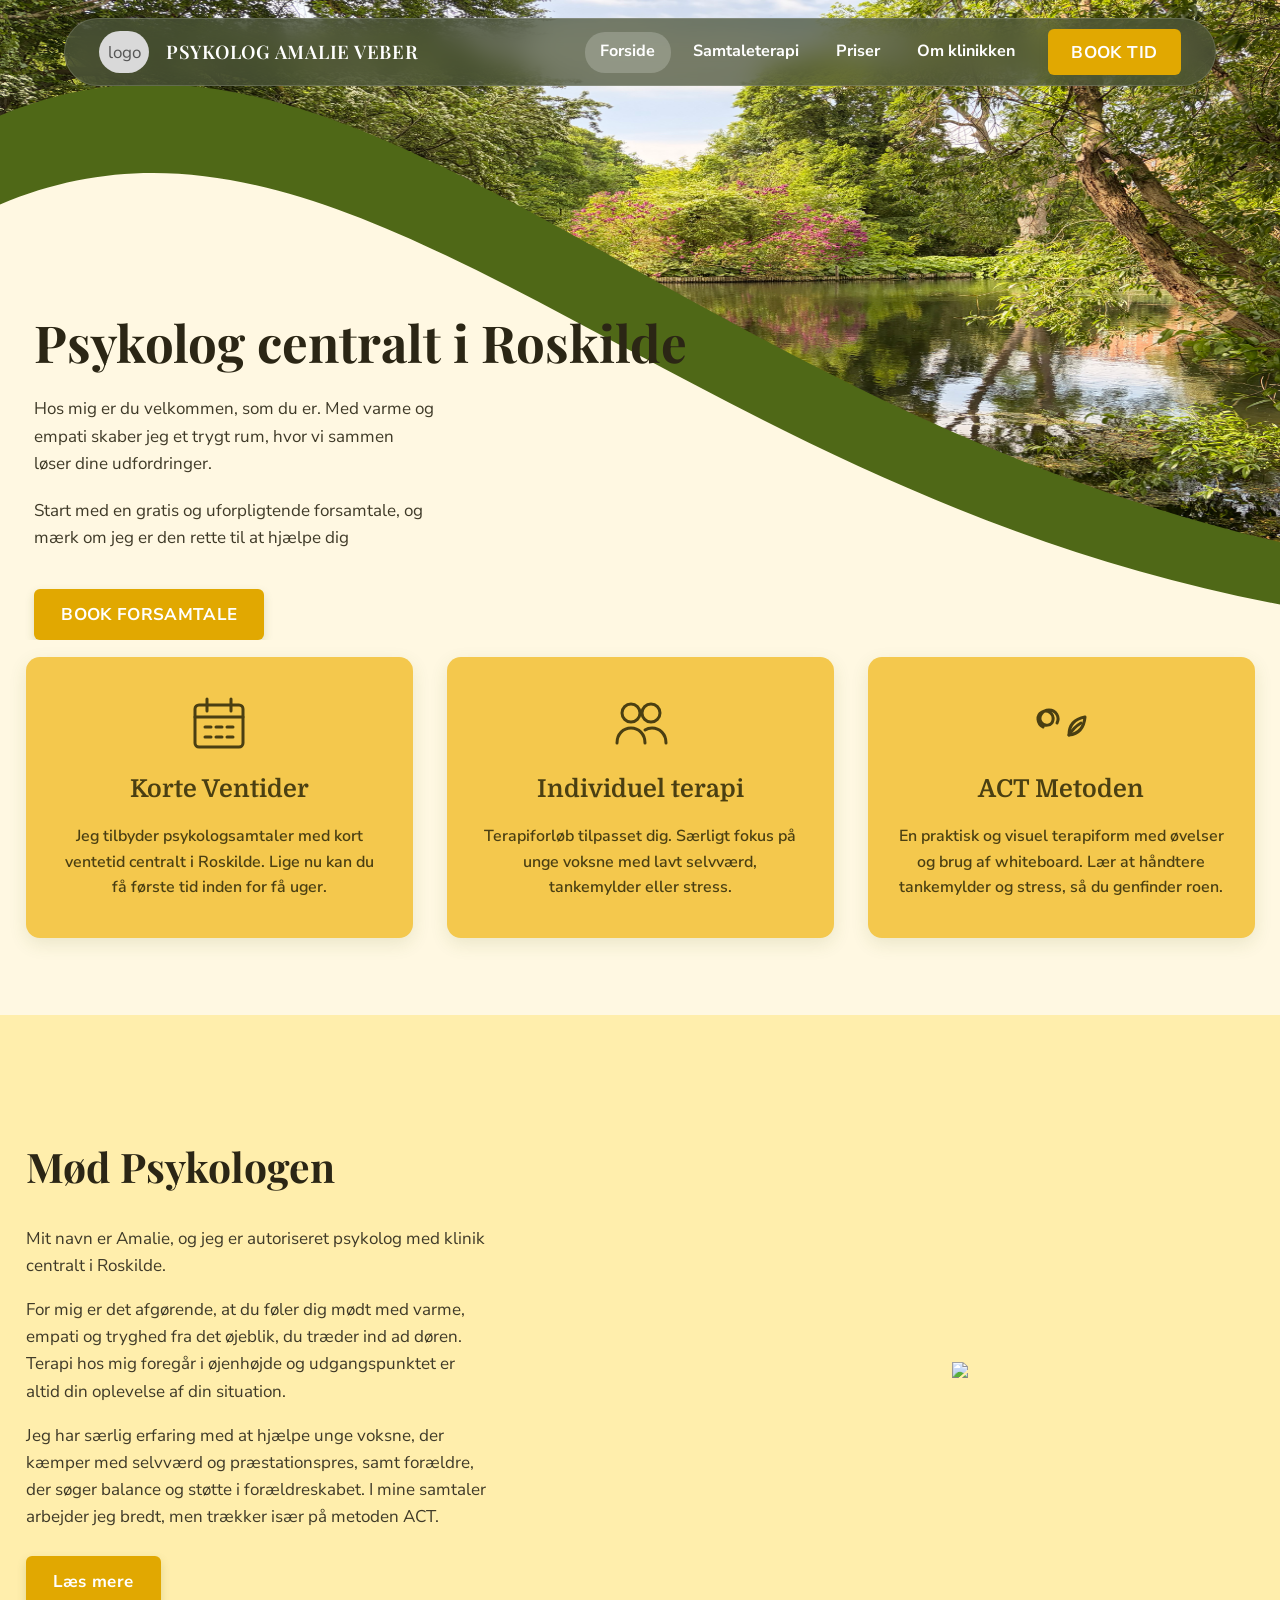
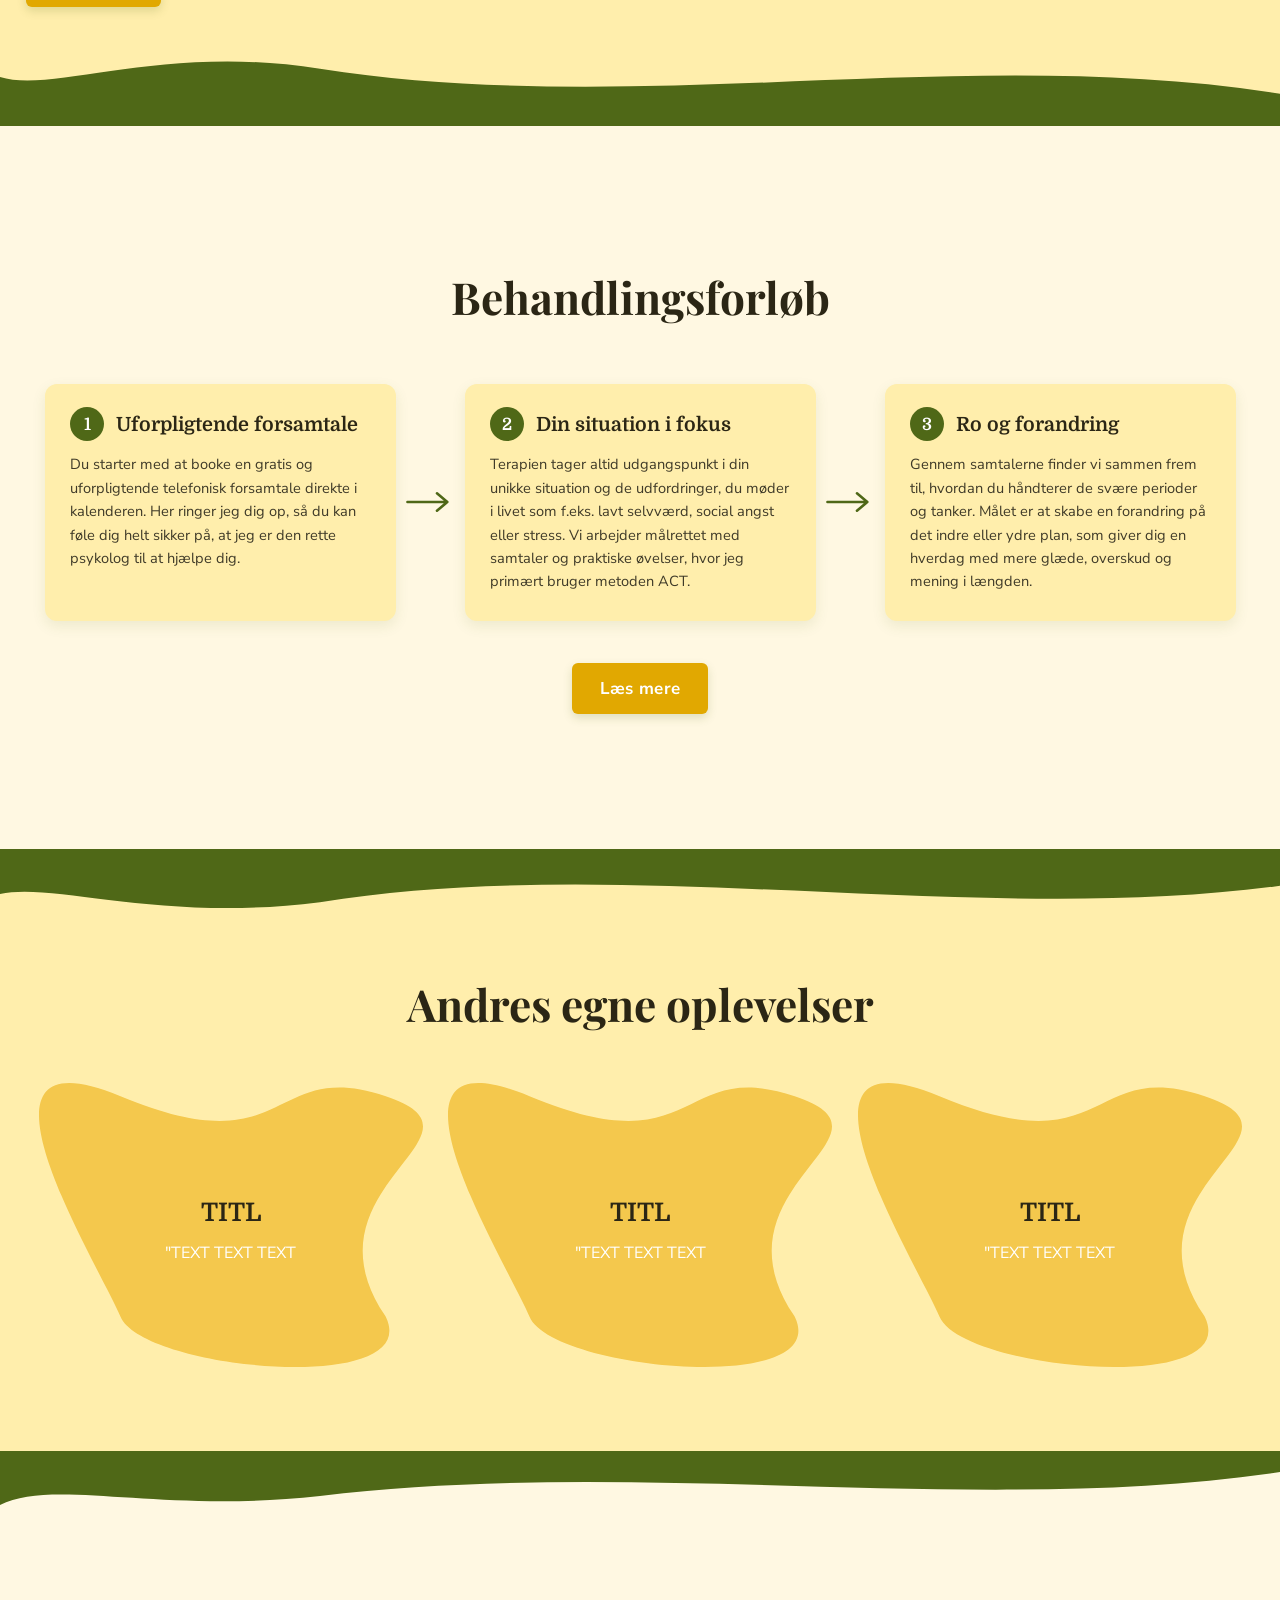
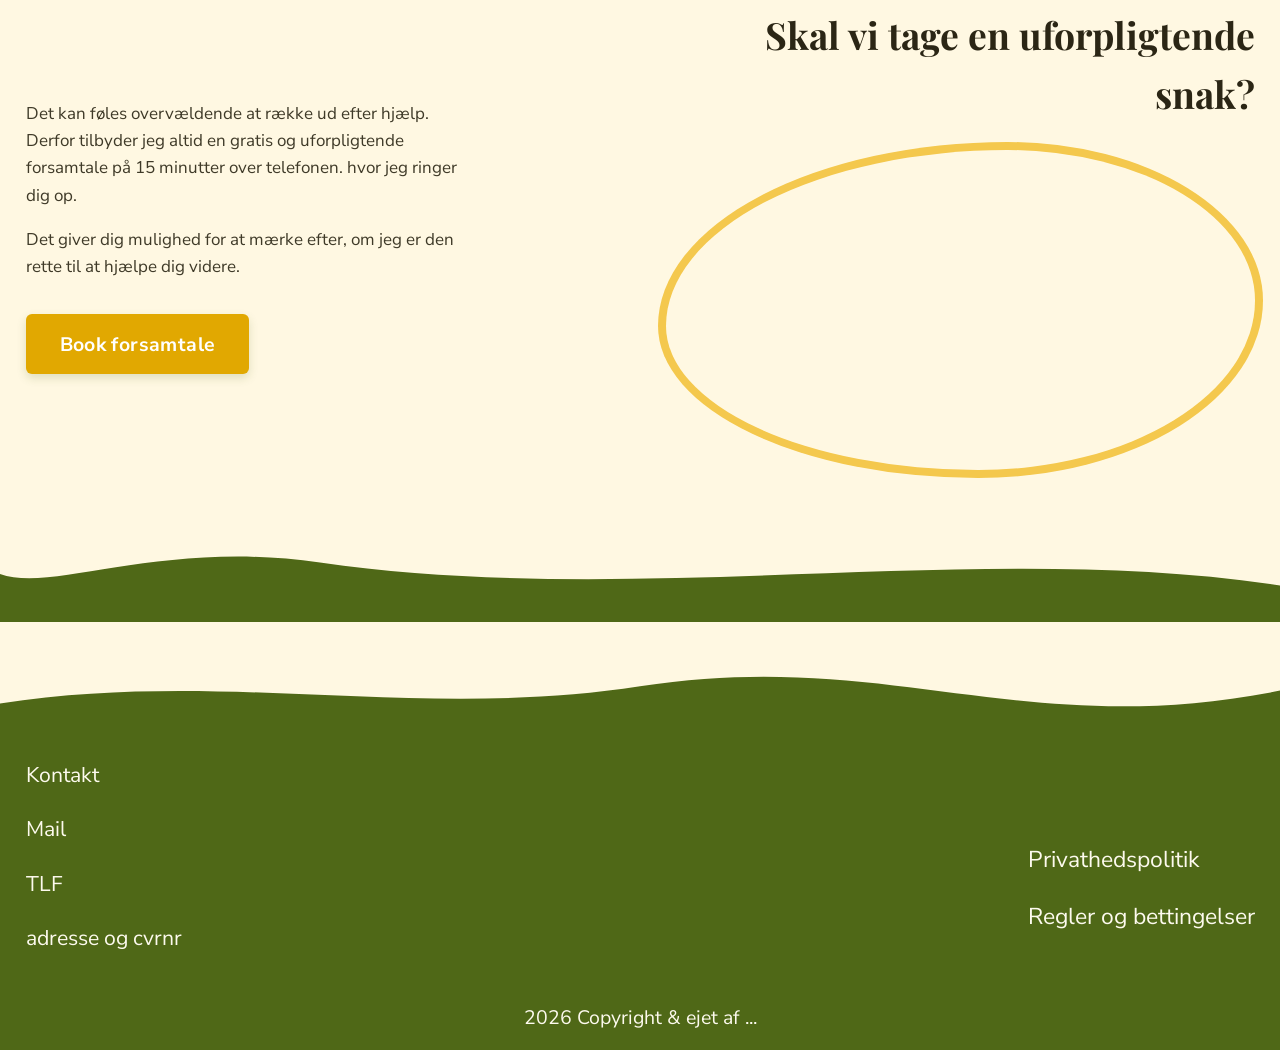
==== index.html @ 735b0d66 "hero section svg + phone resposive burger menu tranform, billede indsat" ====
<!DOCTYPE html>
<html lang="da">
<head>
    <meta charset="UTF-8" />
    <meta name="viewport" content="width=device-width, initial-scale=1.0" />
    <title>Psykolog Amalie Veber</title>
    <link rel="preconnect" href="https://fonts.googleapis.com" />
    <link rel="preconnect" href="https://fonts.gstatic.com" crossorigin />
    <link href="https://fonts.googleapis.com/css2?family=Playfair+Display:wght@500;600;700&family=Domine:wght@500;600;700&family=Nunito+Sans:wght@400;600;700&display=swap" rel="stylesheet" />
    <link rel="stylesheet" href="css/style1.css" />
</head>
<body>

<header class="site-header">
    <div class="header-inner">

        <div class="brand">
            <div class="logo-placeholder">logo</div>
            <span class="wordmark">PSYKOLOG AMALIE VEBER</span>
        </div>

        <nav class="main-nav">
            <a href="#" class="active">Forside</a>
            <a href="#">Samtaleterapi</a>
            <a href="#">Priser</a>
            <a href="#">Om klinikken</a>
        </nav>
        <a href="#" class="btn btn-gold btn-book-tid">BOOK TID</a>

        <button class="burger-menu" id="burgerBtn" aria-label="Toggle navigation">
            <span></span>
            <span></span>
            <span></span>
        </button>
    </div>
</header>

<!-- ============ HERO ============ -->
<section class="hero">

    <div class="hero-media">
       <img src="images/billede3%20(1).jpeg" alt="Foto af psykologens klinik og venteværelse" class="hero-img" />
    </div>

    <svg class="hero-wave-divider" viewBox="0 0 1440 720" preserveAspectRatio="none" aria-hidden="true">
        <path d="M 0,130 C 400,-40 750,450 1440,610 L 1440,720 L 0,720 Z" fill="var(--green)"/>
        <path d="M 0,230 C 400,60 750,550 1440,680 L 1440,720 L 0,720 Z" fill="var(--bg-main)"/>
    </svg>

    <div class="hero-content">
        <h1>Psykolog centralt i Roskilde</h1>
        <p>Hos mig er du velkommen, som du er. Med varme og empati skaber jeg et trygt rum, hvor vi sammen løser dine udfordringer.</p>
        <p>Start med en gratis og uforpligtende forsamtale, og mærk om jeg er den rette til at hjælpe dig</p>
        <a href="#" class="btn btn-gold">BOOK FORSAMTALE</a>
    </div>

</section>

<!-- ============ FEATURE CARDS ============ -->
<section class="features">
    <div class="features-inner">

        <article class="feature-card">
            <div class="feature-icon">
                <!-- calendar -->
                <svg viewBox="0 0 64 64" fill="none" stroke="currentColor" stroke-width="3" stroke-linecap="round" stroke-linejoin="round" aria-hidden="true">
                    <rect x="8" y="14" width="48" height="42" rx="4"/>
                    <path d="M8 26h48"/>
                    <path d="M20 8v12M44 8v12"/>
                    <path d="M18 36h6M29 36h6M40 36h6M18 46h6M29 46h6M40 46h6"/>
                </svg>
            </div>
            <h2>Korte Ventider</h2>
            <p>Jeg tilbyder psykologsamtaler med kort ventetid centralt i Roskilde. Lige nu kan du få første tid inden for få uger.</p>
        </article>

        <article class="feature-card">
            <div class="feature-icon">
                <!-- two people -->
                <svg viewBox="0 0 64 64" fill="none" stroke="currentColor" stroke-width="3" stroke-linecap="round" stroke-linejoin="round" aria-hidden="true">
                    <circle cx="23" cy="22" r="9"/>
                    <circle cx="43" cy="22" r="9"/>
                    <path d="M9 52c0-9 6.3-15 14-15s14 6 14 15"/>
                    <path d="M37 39c2-1.3 4.3-2 7-2 7.7 0 14 6 14 15"/>
                </svg>
            </div>
            <h2>Individuel terapi</h2>
            <p>Terapiforløb tilpasset dig. Særligt fokus på unge voksne med lavt selvværd, tankemylder eller stress.</p>
        </article>

        <article class="feature-card">
            <div class="feature-icon">
                <!-- ACT squiggle with leaf -->
                <svg viewBox="0 0 64 64" fill="none" stroke="currentColor" stroke-width="3" stroke-linecap="round" stroke-linejoin="round" aria-hidden="true">
                    <path d="M14 36c-6-3-7-12-1-15s12 2 11 8-9 7-12 2 1-12 8-12 11 7 8 13"/>
                    <path d="M40 44c0-9 5-16 16-18-1 11-7 17-16 18z"/>
                    <path d="M40 44c3-5 7-9 12-12"/>
                </svg>
            </div>
            <h2>ACT Metoden</h2>
            <p>En praktisk og visuel terapiform med øvelser og brug af whiteboard. Lær at håndtere tankemylder og stress, så du genfinder roen.</p>
        </article>

    </div>
</section>

<!-- ============ MØD PSYKOLOGEN ============ -->
<section class="about">
    <!-- indsæt svg fil -->
    <div class="about-inner">
        <div class="about-text">
            <h1>Mød Psykologen</h1>
            <p>Mit navn er Amalie, og jeg er autoriseret psykolog med klinik centralt i Roskilde.</p>
            <p>For mig er det afgørende, at du føler dig mødt med varme, empati og tryghed fra det øjeblik, du træder ind ad døren. Terapi hos mig foregår i øjenhøjde og udgangspunktet er altid din oplevelse af din situation.</p>
            <p>Jeg har særlig erfaring med at hjælpe unge voksne, der kæmper med selvværd og præstationspres, samt forældre, der søger balance og støtte i forældreskabet. I mine samtaler arbejder jeg bredt, men trækker især på metoden ACT.</p>
            <a href="#" class="btn btn-gold">Læs mere</a>
        </div>
        <div class="about-photo">
            <img src="images/"
        </div>
    </div>
    <svg class="wave wave-bottom-green" viewBox="0 0 1440 120" preserveAspectRatio="none" aria-hidden="true">
        <path d="M0,120 L1440,120 L1440,80 C1080,20 720,110 360,50 C180,20 60,80 0,60 Z" fill="var(--green)"/>
    </svg>
</section>

<!-- ============ BEHANDLINGSFORLØB ============ -->
<section class="process">
    <div class="process-inner">
        <h1 class="section-title">Behandlingsforløb</h1>
        <div class="steps">

            <article class="step-card">
                <div class="step-head">
                    <span class="step-num">1</span>
                    <h2>Uforpligtende forsamtale</h2>
                </div>
                <p>Du starter med at booke en gratis og uforpligtende telefonisk forsamtale direkte i kalenderen. Her ringer jeg dig op, så du kan føle dig helt sikker på, at jeg er den rette psykolog til at hjælpe dig.</p>
            </article>

            <div class="step-arrow" aria-hidden="true">
                <svg viewBox="0 0 60 30" fill="none" stroke="var(--green)" stroke-width="3" stroke-linecap="round" stroke-linejoin="round">
                    <path d="M4 15h46M38 5l12 10-12 10"/>
                </svg>
            </div>

            <article class="step-card">
                <div class="step-head">
                    <span class="step-num">2</span>
                    <h2>Din situation i fokus</h2>
                </div>
                <p>Terapien tager altid udgangspunkt i din unikke situation og de udfordringer, du møder i livet som f.eks. lavt selvværd, social angst eller stress. Vi arbejder målrettet med samtaler og praktiske øvelser, hvor jeg primært bruger metoden ACT.</p>
            </article>

            <div class="step-arrow" aria-hidden="true">
                <svg viewBox="0 0 60 30" fill="none" stroke="var(--green)" stroke-width="3" stroke-linecap="round" stroke-linejoin="round">
                    <path d="M4 15h46M38 5l12 10-12 10"/>
                </svg>
            </div>

            <article class="step-card">
                <div class="step-head">
                    <span class="step-num">3</span>
                    <h2>Ro og forandring</h2>
                </div>
                <p>Gennem samtalerne finder vi sammen frem til, hvordan du håndterer de svære perioder og tanker. Målet er at skabe en forandring på det indre eller ydre plan, som giver dig en hverdag med mere glæde, overskud og mening i længden.</p>
            </article>

        </div>
        <a href="#" class="btn btn-gold">Læs mere</a>
    </div>
</section>

<!-- ============ TESTIMONIALS ============ -->
<section class="testimonials">
    <svg class="wave wave-top-green" viewBox="0 0 1440 110" preserveAspectRatio="none" aria-hidden="true">
        <path d="M0,0 L1440,0 L1440,45 C1100,95 700,5 360,65 C180,90 60,40 0,55 Z" fill="var(--green)"/>
    </svg>
    <div class="testimonials-inner">
        <h1 class="section-title">Andres egne oplevelser</h1>
        <div class="testimonial-row">

            <article class="anmeldese-kort">
                <svg class="testimonial illustration" viewBox="0 0 384 284"> <path
                    d="M81.54 13.2535C253.143 84.7435 229.126 -25.8956 346.777 13.2535C464.239 52.3397 258.131 102.21 346.349 233.052C346.621 233.456 346.909 233.954 347.114 234.395C383.625 313.036 104.059 286.934 81.54 233.684C58.9535 180.275 -90.0633 -58.2366 81.54 13.2535Z"
                    fill="#F4C84D"
                />
                </svg>
                <h3>TITL</h3>
                <p>"TEXT TEXT TEXT</p>
                <div class="testimonial-dots"><span></span><span></span><span></span><span></span><span></span></div>
            </article>

            <article class="anmeldese-kort">
                <svg class="testimonial illustration" viewBox="0 0 384 284"> <path
                        d="M81.54 13.2535C253.143 84.7435 229.126 -25.8956 346.777 13.2535C464.239 52.3397 258.131 102.21 346.349 233.052C346.621 233.456 346.909 233.954 347.114 234.395C383.625 313.036 104.059 286.934 81.54 233.684C58.9535 180.275 -90.0633 -58.2366 81.54 13.2535Z"
                        fill="#F4C84D"
                />
                </svg>
                <h3>TITL</h3>
                <p>"TEXT TEXT TEXT</p>
                <div class="testimonial-dots"><span></span><span></span><span></span><span></span><span></span></div>
            </article>

            <article class="anmeldese-kort">
                <svg class="testimonial illustration" viewBox="0 0 384 284"> <path
                        d="M81.54 13.2535C253.143 84.7435 229.126 -25.8956 346.777 13.2535C464.239 52.3397 258.131 102.21 346.349 233.052C346.621 233.456 346.909 233.954 347.114 234.395C383.625 313.036 104.059 286.934 81.54 233.684C58.9535 180.275 -90.0633 -58.2366 81.54 13.2535Z"
                        fill="#F4C84D"
                />
                </svg>
                <h3>TITL</h3>
                <p>"TEXT TEXT TEXT</p>
                <div class="testimonial-dots"><span></span><span></span><span></span><span></span><span></span></div>
            </article>
        </div>
    </div>
</section>

<!-- ============ CTA / SNAK ============ -->
<section class="cta">
    <svg class="wave wave-top-green" viewBox="0 0 1440 150" preserveAspectRatio="none" aria-hidden="true">
        <path d="M0,0 L1440,0 L1440,35 C1100,110 720,10 360,75 C180,105 60,45 0,90 Z" fill="var(--green)"/>
    </svg>
    <div class="cta-inner">
        <div class="cta-text">
            <p>Det kan føles overvældende at række ud efter hjælp. Derfor tilbyder jeg altid en gratis og uforpligtende forsamtale på 15 minutter over telefonen. hvor jeg ringer dig op.</p>
            <p>Det giver dig mulighed for at mærke efter, om jeg er den rette til at hjælpe dig videre.</p>
            <a href="#" class="btn btn-gold btn-lg">Book forsamtale</a>
        </div>
        <div class="cta-media">
            <h1 class="cta-title">Skal vi tage en uforpligtende snak?</h1>
            <div class="photo-placeholder blob blob-outline">Foto: klinik</div>
        </div>
    </div>
    <svg class="wave wave-bottom-green" viewBox="0 0 1440 130" preserveAspectRatio="none" aria-hidden="true">
        <path d="M0,130 L1440,130 L1440,80 C1100,20 720,110 360,50 C180,20 60,90 0,65 Z" fill="var(--green)"/>
    </svg>
</section>

<!-- ============ FOOTER ============ -->
<footer class="site-footer">
    <svg class="footer-wave" viewBox="0 0 1440 140" preserveAspectRatio="none" aria-hidden="true">
        <path d="M0,0 L1440,0 L1440,80 C1150,140 1000,30 720,75 C470,115 250,55 0,95 Z" fill="var(--bg-main)"/>
    </svg>
    <div class="footer-inner">
        <div class="footer-col">
            <p class="footer-line">Kontakt</p>
            <p class="footer-line">Mail</p>
            <p class="footer-line">TLF</p>
            <p class="footer-line">adresse og cvrnr</p>
        </div>
        <div class="footer-col footer-col-right">
            <a href="#" class="footer-link">Privathedspolitik</a>
            <a href="#" class="footer-link">Regler og bettingelser</a>
        </div>
    </div>
    <p class="footer-copy">2026 Copyright &amp; ejet af ...</p>
</footer>

<script src="js/js1.js"></script>
</body>
</html>
---- css/style1.css ----
/* ============================================================
   THEME — change colors & fonts here, applies site-wide
   ============================================================ */
:root {
    --gold-btn:    #E1A801;  /* buttons */
    --bg-main:     #FFF8E2;  /* main page background (cream) */
    --bg-section:  #FFEEAC;  /* some section backgrounds (light yellow) */
    --green:       #4F6817;  /* waves / illustrations / footer */
    --gold-accent: #F4C84D;  /* card + image-blob backgrounds */

    --text-dark:   #2b2615;  /* headings on light bg */
    --text-body:   #3f3a28;  /* body copy */
    --card-text:   #4a3f12;  /* text on gold cards */
    --on-green:    #fdfaee;  /* text on green footer */

    --font-h1: "Playfair Display", serif;
    --font-h2: "Domine", serif;
    --font-body: "Nunito Sans", sans-serif;
}

html, body {
    margin: 0;
    padding: 0;
    background: var(--bg-main);
    color: var(--text-body);
    font-family: var(--font-body);
    font-size: 17px;
    line-height: 1.6;
    -webkit-font-smoothing: antialiased;
}

h1 { font-family: var(--font-h1); color: var(--text-dark); font-weight: 700; }
h2, h3 { font-family: var(--font-h2); color: var(--text-dark); }
p { margin: 0 0 1rem; }

/* ============================================================
   BUTTONS
   ============================================================ */
.btn {
    display: inline-block;
    background: var(--gold-btn);
    color: #fff;
    text-decoration: none;
    font-family: var(--font-body);
    font-weight: 700;
    padding: 0.7rem 1.6rem;
    border-radius: 10px;
    letter-spacing: 0.02em;
    box-shadow: 0 4px 10px rgba(79, 104, 23, 0.18);
    transition: transform 0.15s ease, box-shadow 0.15s ease, filter 0.15s ease;
}
.btn:hover {
    filter: brightness(1.07);
    transform: translateY(-2px);
    box-shadow: 0 7px 16px rgba(79, 104, 23, 0.28);
}
.btn-book-tid { padding: 0.55rem 1.4rem; }
.btn-lg { font-size: 1.15rem; padding: 0.85rem 2rem; }

/* ============================================================
   HEADER / NAV
   ============================================================ */
.site-header {
    position: absolute;
    /* Precise floating dimensions requested */
    top: 2%;
    left: 5%;
    right: 5%;
    z-index: 20;

    /* Green glass styles */
    background: #4a533ac0;
    backdrop-filter: blur(12px);
    -webkit-backdrop-filter: blur(12px);

    /* Rounded corners & styling border */
    border-radius: 50px; /* High value creates a perfect capsule shape */
    border: 1px solid rgba(255, 255, 255, 0.15);
    overflow: hidden; /* Ensures the glass effect stays within the rounded corners */
}

.header-inner {
    display: flex;
    align-items: center;
    padding: 0.6rem 2rem; /* Generous side padding inside the capsule */
}

/* Brand styling keeps logo & name tightly paired */
.brand {
    display: flex;
    align-items: center;
    gap: 1rem; /* Space between logo box and typography text */
}

.logo-placeholder {
    width: 50px; /* Slightly scaled down to fit nicely inside a capsule bar */
    height: 42px;
    background: #d9d9d9;
    display: flex;
    align-items: center;
    justify-content: center;
    font-family: var(--font-body);
    color: #555;
    border-radius: 25px; /* Rounds the logo placeholder itself */
}

.wordmark {
    font-family: var(--font-h1);
    font-weight: 600;
    letter-spacing: 0.04em;
    color: #ffffff;
    font-size: 1.1rem;
    white-space: nowrap;
}

/* Pushes the links box and the action button all the way to the right side */
.main-nav {
    display: flex;
    gap: 0.4rem;
    margin-left: auto; /* The magic link pushing mechanism */
}

.main-nav a {
    text-decoration: none;
    color: #ffffff;
    font-weight: 700;
    font-size: 0.95rem;
    padding: 0.45rem 0.9rem;
    border-radius: 20px;
    transition: background 0.15s ease;
}

.main-nav a:hover,
.main-nav a.active {
    background: rgba(255, 255, 255, 0.2);
}

.btn-book-tid {
    padding: 0.55rem 1.4rem;
    margin-left: 1rem; /* Creates separation between last link and button */
    border-radius: 20px; /* Matches the rounded vibe of the capsule */
}

/* Hide the burger icon on desktop monitors */
.burger-menu {
    display: none;
}

@media (max-width: 768px) {
    .header-inner {
        gap: 0.8rem; /* Tightens space to fit mobile displays */
        padding: 0.6rem 1rem;
    }

    .wordmark {
        font-size: 0.95rem; /* Shrinks the text size so everything fits */
        white-space: normal; /* Allows text to wrap neatly if on a very small phone */
    }

    /* CRUCIAL: Pushes this button AND the burger menu together to the right edge */
    .btn-book-tid {
        margin-left: auto;
        padding: 0.45rem 0.8rem;
        font-size: 0.85rem;
    }

    /* Reveal and style the 3-line Hamburger Box */
    .burger-menu {
        display: flex;
        flex-direction: column;
        justify-content: space-between;
        width: 26px;
        height: 18px;
        background: none;
        border: none;
        padding: 0;
        cursor: pointer;
        z-index: 30;
    }

    /* The three individual lines inside the burger button */
    .burger-menu span {
        width: 100%;
        height: 3px;
        background-color: var(--text-dark);
        border-radius: 2px;
        transition: all 0.25s ease-in-out;
    }

    /* Convert standard navigation links into a clean slide-down menu drawer */
    .main-nav {
        position: absolute;
        top: 100%; /* Spawns directly underneath the header bar */
        left: 0;
        right: 0;
        background: var(--bg-main);
        flex-direction: column;
        gap: 0;
        padding: 1rem 0;
        box-shadow: 0 10px 20px rgba(0, 0, 0, 0.08);
        margin-left: 0; /* Clears out desktop margin-left configuration */

        /* Hidden states by default */
        opacity: 0;
        visibility: hidden;
        transform: translateY(-10px);
        transition: opacity 0.25s ease, transform 0.25s ease, visibility 0.25s ease;
    }

    /* Mobile drop-down link aesthetics */
    .main-nav a {
        width: 100%;
        text-align: center;
        padding: 1rem 0;
        border-radius: 0;
    }
    .main-nav a:hover {
        background: rgba(0, 0, 0, 0.03);
    }

    /* Trigger state: Displays mobile menu drawer when active */
    .main-nav.active {
        opacity: 1;
        visibility: visible;
        transform: translateY(0);
    }

    /* Smoothly animates the 3 horizontal lines into an 'X' close button when clicked */
    .burger-menu.open span:nth-child(1) {
        transform: translateY(7.5px) rotate(45deg);
    }
    .burger-menu.open span:nth-child(2) {
        opacity: 0; /* Blinds out middle line */
    }
    .burger-menu.open span:nth-child(3) {
        transform: translateY(-7.5px) rotate(-45deg);
    }
}

/* ============================================================
   HERO (Horizontal/Diagonal Refactor)
   ============================================================ */
.hero {
    position: relative;
    background: var(--bg-main);
    min-height: 780px; /* Increased height to give the horizontal layout breathing room */
    overflow: hidden;
    display: flex;
    align-items: flex-end; /* Keeps content anchored toward the bottom layout */
}

/* 1. Photo extends full width across the top background layer */
.hero-media {
    position: absolute;
    width: 100%;
    height: 75%; /* Fills the upper portion of the screen behind the header */
    z-index: 1;
}
.hero-media .photo-placeholder {
    height: 100%;
    width: 100%;
}

/* 2. SVG sits over the photo and covers the bottom of the screen */
.hero-wave-divider {
    position: absolute;
    bottom: 0;
    left: 0;
    width: 100%;
    height: 100%; /* Spans full height to perfectly map our 1440x720 curve points */
    z-index: 2;
    pointer-events: none;
}

/* 3. Text content is pushed down to rest strictly within the bottom-left beige zone */
.hero-content {
    position: relative;
    z-index: 3; /* Sits cleanly on top of the SVG background layers */
    max-width: var(--maxw);
    margin: 0 auto;
    width: 100%;
    /* Large top padding ensures text clears the high part of the wave on the left */
    padding: 26rem 1.5rem 5rem;
    box-sizing: border-box;
    text-align: left;
}

.hero-content h1 {
    font-size: 3.2rem;
    line-height: 1.15;
    margin-bottom: 1.5rem;
    color: var(--text-dark);

    /* CRUCIAL FIXES FOR A SINGLE LINE: */
    white-space: nowrap; /* Forces the text to absolutely stay on 1 line */
    max-width: none;     /* Clears out any restrictions on length */
}

.hero-content p {
    max-width: 42ch;
    margin-bottom: 1.2rem;
    line-height: 1.6;
}

/* Ensure buttons have the slight rounded look from your mockup */
.btn {
    display: inline-block;
    text-decoration: none;
    border-radius: 6px; /* Smooth rounded corners matching image 2 */
    font-weight: 700;
    transition: transform 0.2s ease;
}
.btn:active {
    transform: scale(0.98);
}
/* ============================================================
   SHARED — photo placeholders & blobs
   ============================================================ */
.hero-img {
    width: 110%; height: 110%;
    min-height: 260px;
    display: flex; align-items: center; justify-content: center;
    color: #4a533a;
    font-weight: 700;
    text-align: center;
}

.blob {
    border-radius: 58% 42% 47% 53% / 55% 47% 53% 45%;
    overflow: hidden;
}
.blob-outline {
    box-shadow: 0 0 0 8px var(--gold-accent);
}

/* full-width wave dividers */
.wave {
    position: absolute;
    left: 0; width: 100%;
    display: block;
    pointer-events: none;
}
.wave-top-green { top: -1px; height: 90px; }
.wave-bottom-green { bottom: -1px; height: 100px; }

/* ============================================================
   HERO
   ============================================================ */
.hero {
    position: relative;
    background: var(--bg-main);
    min-height: 640px;
    overflow: hidden;
}
.hero-media {
    position: absolute;
    top: 0; right: 0;
}
.hero-media .hero-img { height: 120%; }
.hero-curve {
    position: absolute;
    top: 0; right: 0;
    width: 20%; height: 100%;
    z-index: 2;
}
.hero-content {
    position: relative;
    z-index: 3;
    max-width: var(--maxw);
    margin: 0 auto;
    padding: 5rem 2rem 0rem;
}
.hero-content h1 {
    font-size: 3rem;
    margin: 0 0 1.4rem;
    max-width: 9ch;
}
.hero-content p { max-width: 40ch; }
.hero-content .btn { margin-top: 1rem; }

/* ============================================================
   FEATURE CARDS
   ============================================================ */
.features {
    background: var(--bg-main);
    padding: 1rem 1.5rem 4.5rem;
}
.features-inner {
    max-width: var(--maxw);
    margin: 0 auto;
    display: grid;
    grid-template-columns: repeat(3, 1fr);
    gap: 2rem;
}
.feature-card {
    background: var(--gold-accent);
    border-radius: 14px;
    padding: 2rem 1.8rem 2.2rem;
    text-align: center;
    color: var(--card-text);
    box-shadow: 0 6px 18px rgba(79, 104, 23, 0.12);
}
.feature-icon { color: var(--card-text); height: 70px; margin-bottom: 0.5rem; }
.feature-icon svg { height: 64px; width: 64px; }
.feature-card h2 { font-size: 1.45rem; margin: 0.2rem 0 0.9rem; color: var(--card-text); }
.feature-card p { font-size: 0.94rem; font-weight: 600; margin: 0; }

/* ============================================================
   MØD PSYKOLOGEN
   ============================================================ */
.about {
    position: relative;
    background: var(--bg-section);
    padding: 7rem 1.5rem;
}
.about-inner {
    max-width: var(--maxw);
    margin: 0 auto;
    display: grid;
    grid-template-columns: 1fr 1fr;
    gap: 3rem;
    align-items: center;
}
.about-text h1 { font-size: 2.4rem; margin: 0 0 1.5rem; }
.about-text p { max-width: 46ch; }
.about-text .btn { margin-top: 0.5rem; }
.about-photo { display: flex; justify-content: center; }
.about-photo .photo-placeholder { width: 360px; height: 360px; min-height: 0; border-radius: 50%; }

/* ============================================================
   BEHANDLINGSFORLØB
   ============================================================ */
.process {
    position: relative;
    background: var(--bg-main);
    padding: 8rem 1.5rem;
}
.process-inner { max-width: var(--maxw); margin: 0 auto; text-align: center; }
.section-title { font-size: 2.6rem; margin: 0 0 3rem; }
.steps {
    display: flex;
    align-items: stretch;
    justify-content: center;
    gap: 0.5rem;
    flex-wrap: wrap;
}
.step-card {
    flex: 1 1 260px;
    max-width: 300px;
    background: var(--bg-section);
    border-radius: 12px;
    padding: 1.4rem 1.5rem 1.6rem;
    text-align: left;
    box-shadow: 0 5px 14px rgba(79, 104, 23, 0.1);
}
.step-head { display: flex; align-items: center; gap: 0.7rem; margin-bottom: 0.7rem; }
.step-num {
    flex-shrink: 0;
    width: 34px; height: 34px;
    background: var(--green);
    color: #fff;
    border-radius: 50%;
    display: flex; align-items: center; justify-content: center;
    font-family: var(--font-h2);
    font-weight: 700;
}
.step-card h2 { font-size: 1.15rem; margin: 0; }
.step-card p { font-size: 0.86rem; margin: 0; }
.step-arrow { display: flex; align-items: center; }
.step-arrow svg { width: 52px; }
.process-inner .btn { margin-top: 2.5rem; }

/* ============================================================
   TESTIMONIALS
   ============================================================ */
/* TESTIMONIALS
   ============================================================ */
.testimonials {
    position: relative;
    background: var(--bg-section);
    /* Reduced horizontal padding from 1.5rem to 1rem to utilize screen edges */
    padding: 7rem 1rem 5rem;
}

.testimonials-inner {
    /* Force a wider layout if var(--maxw) is too restrictive */
    max-width: 1300px;
    width: 100%;
    margin: 0 auto;
    text-align: center;
}

.testimonials .section-title {
    margin-bottom: 2.5rem;
}

.testimonial-row {
    display: flex;
    justify-content: center;
    /* Reduced gap slightly from 2.5rem to 1.5rem to save horizontal space */
    gap: 1.5rem;
    flex-wrap: wrap;
}

.anmeldese-kort {
    position: relative; /* CRUCIAL: Contains the absolute SVG background */
    display: flex;
    flex-direction: column;
    justify-content: center; /* Vertically centers the text content */
    align-items: center;     /* Horizontally centers the text content */
    text-align: center;
    color: #fff;
    z-index: 1;

    /* Matches the exact aspect ratio of your SVG viewBox (384x284) */
    width: 100%;
    max-width: 384px;
    aspect-ratio: 384 / 284;

    /* Padding keeps text safely away from the wavy blob edges */
    padding: 2.5rem;
    box-sizing: border-box;
}

/* Forces the SVG to behave exactly like a background graphic */
.anmeldese-kort .testimonial.illustration {
    position: absolute;
    top: 0;
    left: 0;
    width: 100%;
    height: 100%;
    z-index: -1;          /* Pushes the yellow shape behind your text */
    pointer-events: none; /* Ensures users can still easily highlight the text */
}

/* Optional tweaks to make your text layout look balanced inside the blob */
.anmeldese-kort h3 {
    margin-bottom: 0.5rem;
    font-size: 1.5rem;
}

.anmeldese-kort p {
    font-size: 0.95rem;
    line-height: 1.4;
    margin-bottom: 1rem;
}
/* ============================================================
   CTA / SNAK
   ============================================================ */
.cta {
    position: relative;
    background: var(--bg-main);
    padding: 9rem 1.5rem;
}
.cta-inner {
    max-width: var(--maxw);
    margin: 0 auto;
    display: grid;
    grid-template-columns: 1fr 1fr;
    gap: 3rem;
    align-items: center;
}
.cta-text { order: 1; }
.cta-text p { max-width: 44ch; }
.cta-text .btn { margin-top: 1rem; }
.cta-media { order: 2; position: relative; }
.cta-title { font-size: 2.2rem; margin: 0 0 1.5rem; text-align: right; }
.cta-media .photo-placeholder { width: 100%; height: 320px; min-height: 0; }

/* ============================================================
   FOOTER
   ============================================================ */
.site-footer {
    position: relative;
    background: var(--green);
    color: var(--on-green);
    padding: 8rem 1.5rem 1rem;
}
.footer-wave { position: absolute; top: -1px; left: 0; width: 100%; height: 120px; }
.footer-inner {
    max-width: var(--maxw);
    margin: 0 auto;
    display: flex;
    justify-content: space-between;
    gap: 2rem;
    flex-wrap: wrap;
}
.footer-line { margin: 0 0 1.2rem; font-size: 1.25rem; }
.footer-col-right { display: flex; flex-direction: column; gap: 1.2rem; justify-content: flex-end; padding-bottom: 2.4rem; }
.footer-link { color: var(--on-green); text-decoration: none; font-size: 1.35rem; }
.footer-link:hover { text-decoration: underline; }
.footer-copy { text-align: center; margin: 1.5rem 0 0; font-size: 1.15rem; }

/* light, free responsive safety net (full mobile pass comes later) */
@media (max-width: 860px) {
    .features-inner { grid-template-columns: 1fr; }
    .about-inner, .cta-inner { grid-template-columns: 1fr; }
    .hero-media, .hero-curve { width: 100%; opacity: 0.25; }
    .cta-title { text-align: left; }
}
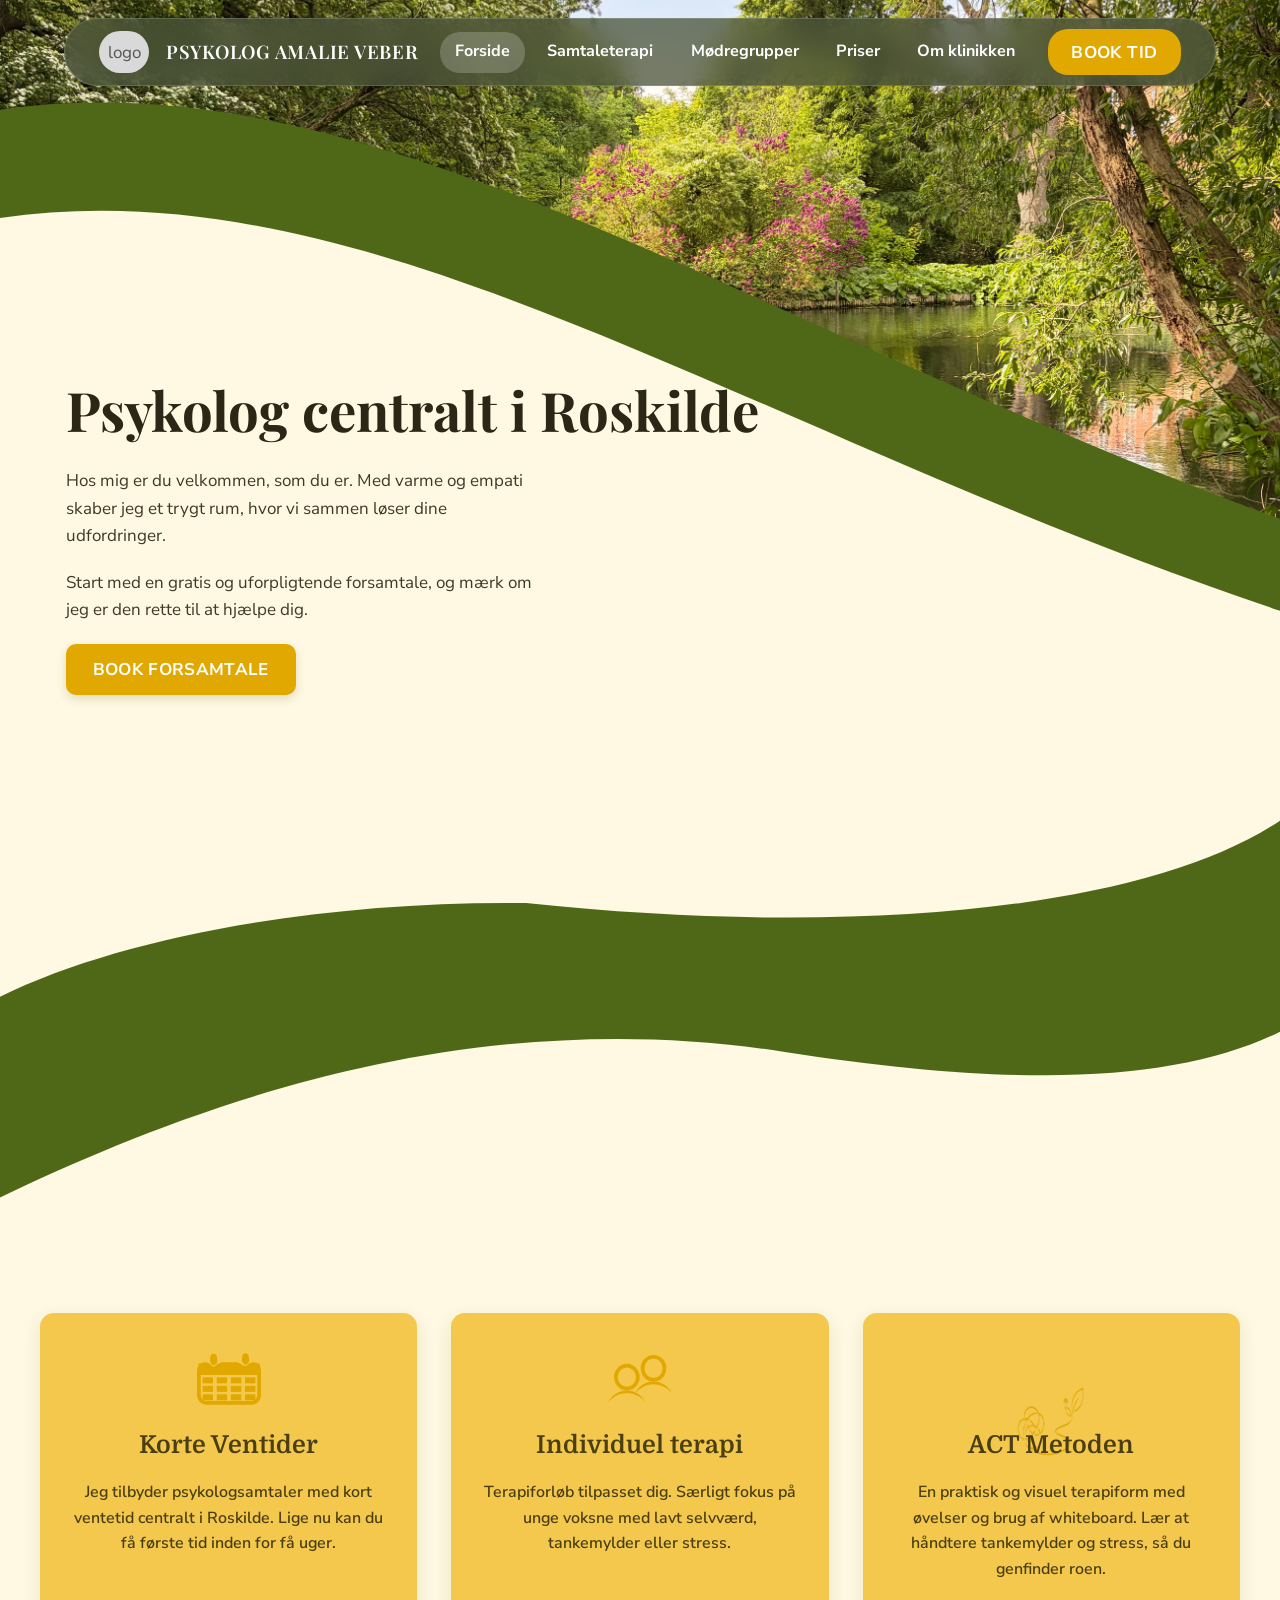
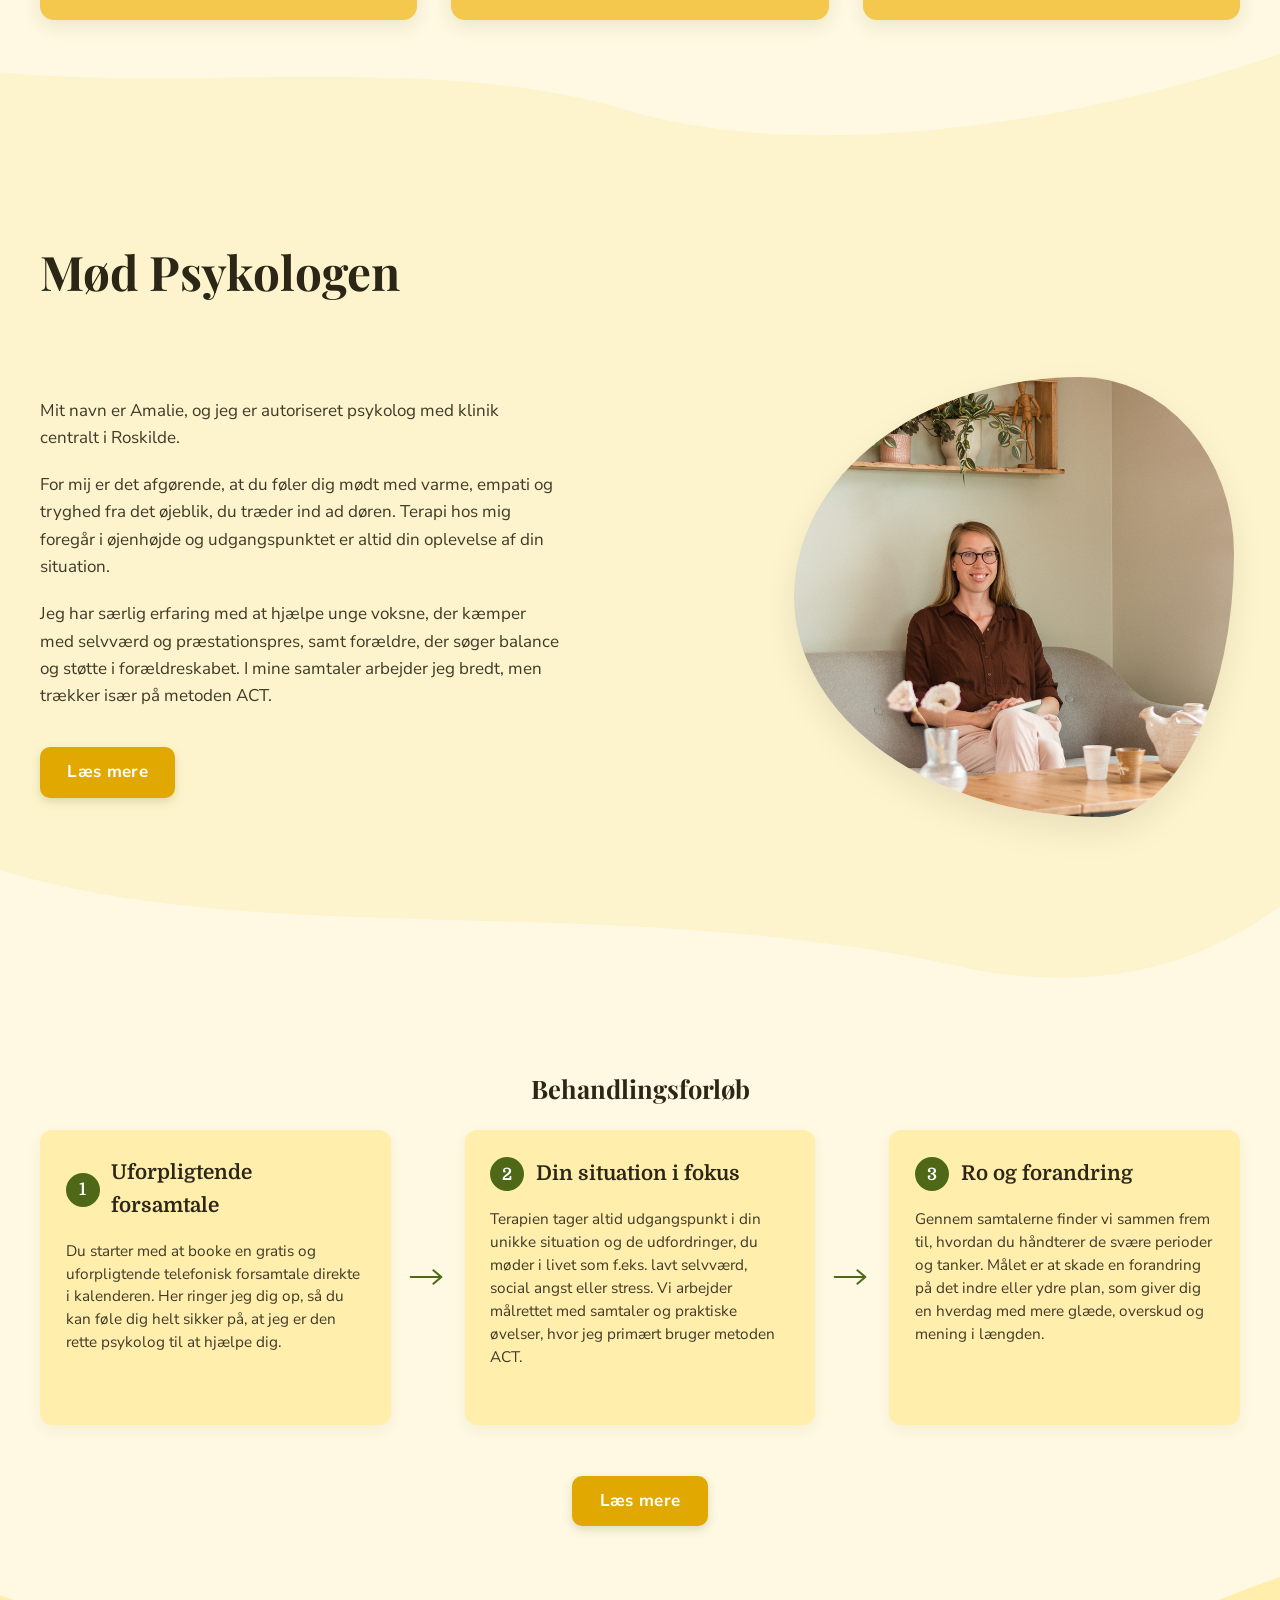
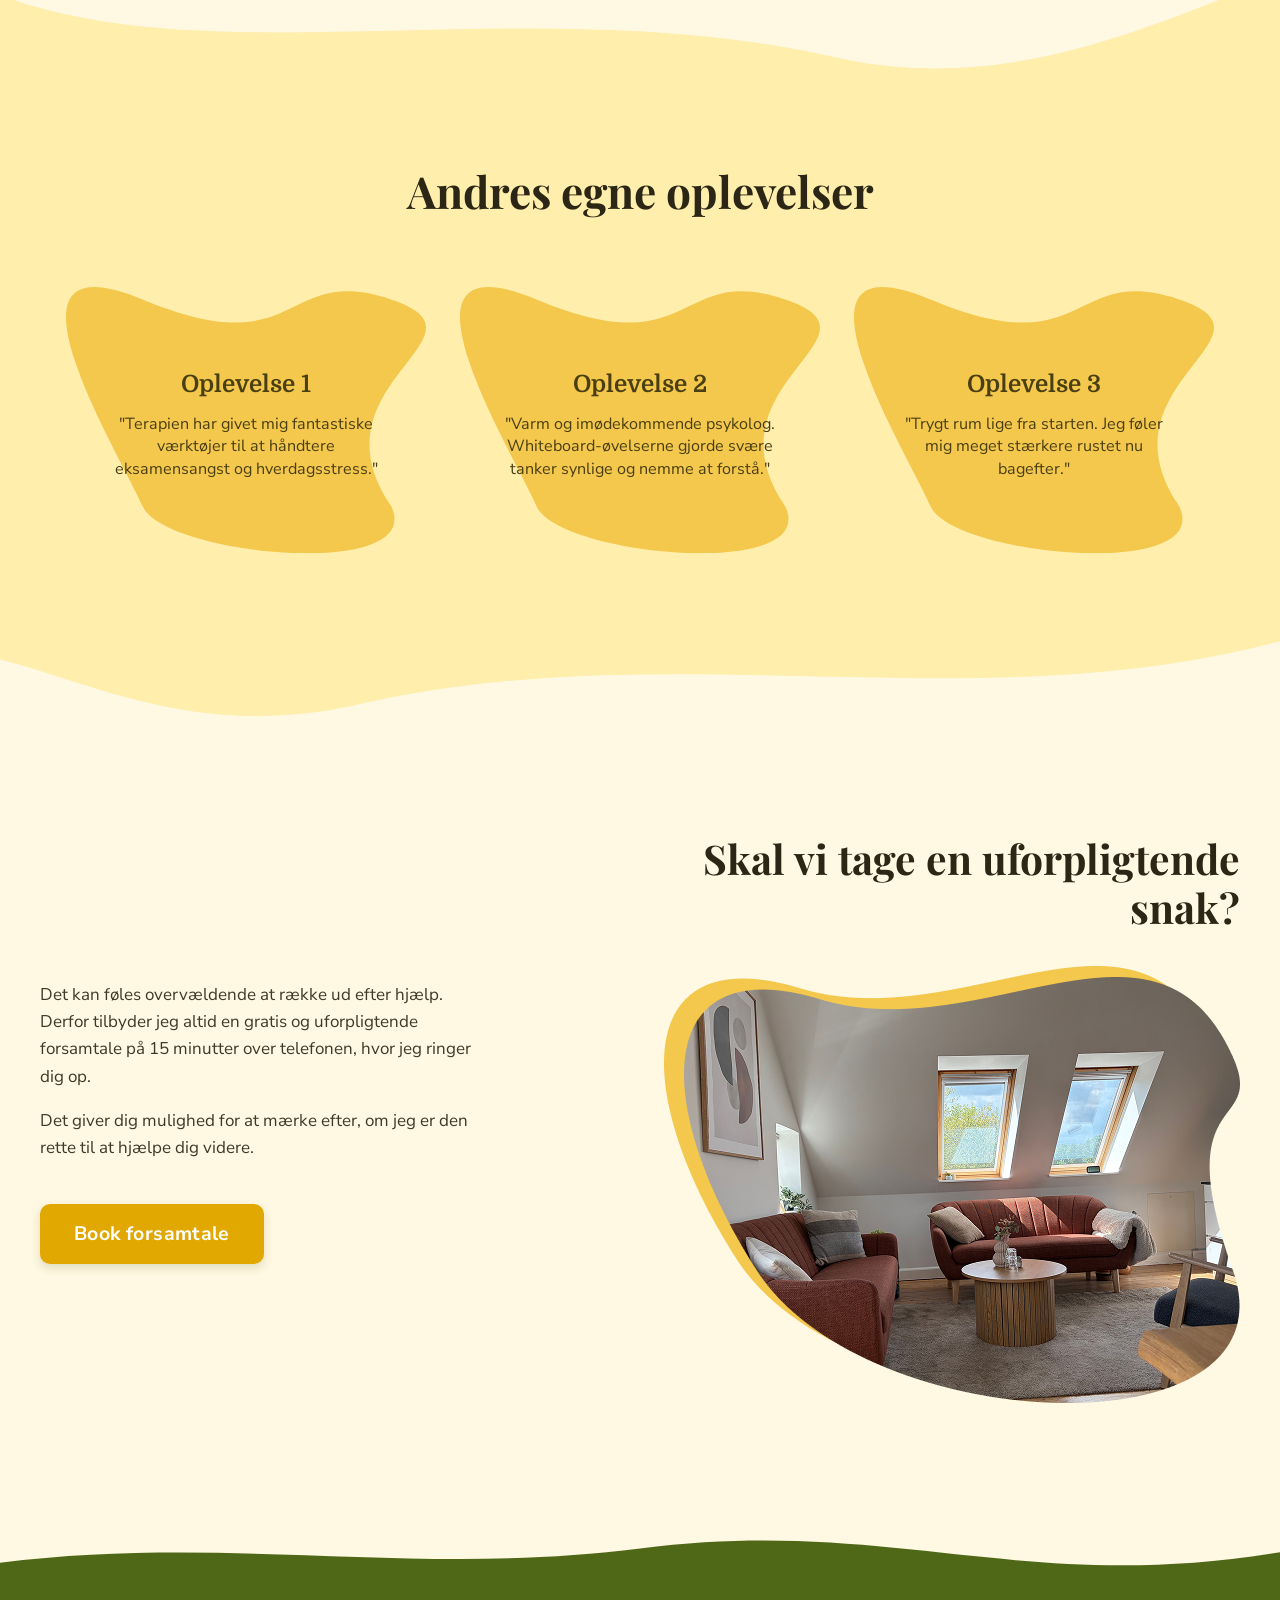
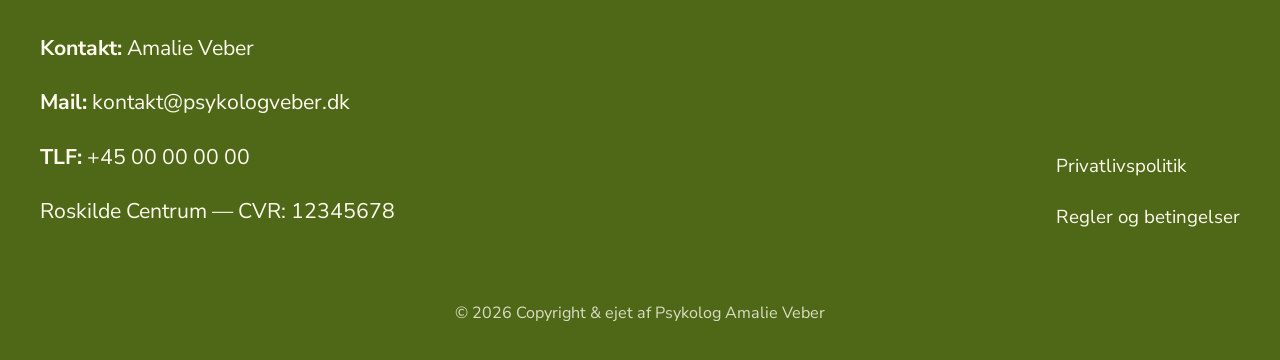
==== commit bb5cba14: "lavet moedregruppe siden + ny forside index og lavet svg flow bedre" ====
--- a/index.html
+++ b/index.html
@@ -7,25 +7,27 @@
     <link rel="preconnect" href="https://fonts.googleapis.com" />
     <link rel="preconnect" href="https://fonts.gstatic.com" crossorigin />
     <link href="https://fonts.googleapis.com/css2?family=Playfair+Display:wght@500;600;700&family=Domine:wght@500;600;700&family=Nunito+Sans:wght@400;600;700&display=swap" rel="stylesheet" />
-    <link rel="stylesheet" href="css/style1.css" />
+    <link rel="stylesheet" href="css/styletest.css" />
 </head>
 <body>
 
 <header class="site-header">
     <div class="header-inner">
-
         <div class="brand">
             <div class="logo-placeholder">logo</div>
             <span class="wordmark">PSYKOLOG AMALIE VEBER</span>
         </div>
 
-        <nav class="main-nav">
-            <a href="#" class="active">Forside</a>
+        <nav class="main-nav" id="mainNav">
+            <a href="index.html" class="active">Forside</a>
             <a href="#">Samtaleterapi</a>
+            <a href="moedregrupper.html">Mødregrupper</a>
             <a href="#">Priser</a>
             <a href="#">Om klinikken</a>
+            <a href="#" class="btn-nav-mobile">BOOK TID</a>
         </nav>
-        <a href="#" class="btn btn-gold btn-book-tid">BOOK TID</a>
+
+        <a href="#" class="btn btn-gold btn-book-tid btn-nav-desktop">BOOK TID</a>
 
         <button class="burger-menu" id="burgerBtn" aria-label="Toggle navigation">
             <span></span>
@@ -35,11 +37,9 @@
     </div>
 </header>
 
-<!-- ============ HERO ============ -->
 <section class="hero">
-
     <div class="hero-media">
-       <img src="images/billede3%20(1).jpeg" alt="Foto af psykologens klinik og venteværelse" class="hero-img" />
+        <img src="images/billede3%20(1).jpeg" alt="Foto af psykologens klinik og venteværelse" class="hero-img" />
     </div>
 
     <svg class="hero-wave-divider" viewBox="0 0 1440 720" preserveAspectRatio="none" aria-hidden="true">
@@ -50,24 +50,46 @@
     <div class="hero-content">
         <h1>Psykolog centralt i Roskilde</h1>
         <p>Hos mig er du velkommen, som du er. Med varme og empati skaber jeg et trygt rum, hvor vi sammen løser dine udfordringer.</p>
-        <p>Start med en gratis og uforpligtende forsamtale, og mærk om jeg er den rette til at hjælpe dig</p>
+        <p>Start med en gratis og uforpligtende forsamtale, og mærk om jeg er den rette til at hjælpe dig.</p>
         <a href="#" class="btn btn-gold">BOOK FORSAMTALE</a>
     </div>
-
-</section>
-
-<!-- ============ FEATURE CARDS ============ -->
+</section>
+
+<!-- BØLGE 2 (Erstatning for curvetree2.svg med grøn top-udfyldning) -->
+<div class="wave-container margin-minus">
+    <svg width="1280" height="492" viewBox="0 0 1280 492" fill="none" xmlns="http://www.w3.org/2000/svg" class="wave-svg">
+        <mask id="mask_wave_2" style="mask-type:alpha" maskUnits="userSpaceOnUse" x="0" y="0" width="1280" height="492">
+            <rect width="1280" height="492" fill="#D9D9D9"/>
+        </mask>
+        <g mask="url(#mask_wave_2)">
+            <!-- Udfylder toppen med grøn, så overgangen fra den grønne sektion er 100% tæt -->
+            <path d="M-116.76 338.7C-93.7215 209.915 217.557 124.252 526.051 128.055C938.6 171.821 1305.78 116.979 1351 -43L1400 -60L-200 -60Z" fill="#FFF8E2;"/>
+            <path d="M-116.76 338.7C-93.7215 209.915 217.557 124.252 526.051 128.055C938.6 171.821 1305.78 116.979 1351 -43V207.919C1256.42 297.213 1094.95 325.28 783.13 276.706C325.231 204.801 -43.6919 457.225 -154 494.5C-154 494.5 -139.799 467.486 -116.76 338.7Z" fill="#4F6817"/>
+        </g>
+    </svg>
+</div>
+
 <section class="features">
     <div class="features-inner">
-
         <article class="feature-card">
             <div class="feature-icon">
-                <!-- calendar -->
-                <svg viewBox="0 0 64 64" fill="none" stroke="currentColor" stroke-width="3" stroke-linecap="round" stroke-linejoin="round" aria-hidden="true">
-                    <rect x="8" y="14" width="48" height="42" rx="4"/>
-                    <path d="M8 26h48"/>
-                    <path d="M20 8v12M44 8v12"/>
-                    <path d="M18 36h6M29 36h6M40 36h6M18 46h6M29 46h6M40 46h6"/>
+                <svg width="102" height="82" viewBox="0 0 102 82" fill="none" xmlns="http://www.w3.org/2000/svg">
+                    <path d="M41.2637 17.3936H62.7207C64.2714 17.3936 65.7161 18.2919 68.1592 19.9444C70.2343 21.348 73.3121 23.5112 77.1328 23.2813C79.1007 23.1627 80.6848 21.9697 81.8828 20.8682C84.2469 18.6946 86.8684 17.3937 89.5283 17.3936C94.7593 17.3936 99 21.6343 99 26.8653V67.0001C99 73.6274 93.6274 79.0001 87 79.0001H15C8.3726 79.0001 3.00003 73.6274 3 67.0001V27.2491C3 21.8062 7.4126 17.3936 12.8555 17.3936C14.4509 17.3937 15.9551 17.953 17.6152 18.9883C19.3706 20.0831 20.9282 21.4485 22.957 23.0313C23.9818 23.8308 25.295 24.4121 26.8496 24.2842C28.3068 24.1643 29.5097 23.4541 30.4512 22.6915C34.2816 19.5885 37.5738 17.3936 41.2637 17.3936Z" stroke="#E1A801" stroke-width="6"/>
+                    <path d="M2.5 16.1383C8.63799 16.1383 14.3413 16.1383 19.75 16.1383C25.036 23.9698 30.4165 23.666 36 16.1383C47.3767 16.1383 57.9742 16.1383 69.5 16.1383C74.9113 24.136 80.1364 24.1723 85.25 16.1383C89.9115 16.1383 94.7997 16.1383 100 16.1383V34.4575H2.5V16.1383Z" fill="#E1A801"/>
+                    <rect x="9" y="38.383" width="16.5" height="9.59575" fill="#E1A801"/>
+                    <rect x="9" y="51.9043" width="16.5" height="9.59575" fill="#E1A801"/>
+                    <rect x="9" y="65.4255" width="16.5" height="9.59575" fill="#E1A801"/>
+                    <rect x="31.5" y="38.383" width="16.5" height="9.59575" fill="#E1A801"/>
+                    <rect x="31.5" y="51.9043" width="16.5" height="9.59575" fill="#E1A801"/>
+                    <rect x="31.5" y="65.4255" width="16.5" height="9.59575" fill="#E1A801"/>
+                    <rect x="54" y="38.383" width="16.5" height="9.59575" fill="#E1A801"/>
+                    <rect x="54" y="51.9043" width="16.5" height="9.59575" fill="#E1A801"/>
+                    <rect x="54" y="65.4255" width="16.5" height="9.59575" fill="#E1A801"/>
+                    <rect x="76.5" y="38.383" width="16.5" height="9.59575" fill="#E1A801"/>
+                    <rect x="76.5" y="51.9043" width="16.5" height="9.59575" fill="#E1A801"/>
+                    <rect x="76.5" y="65.4255" width="16.5" height="9.59575" fill="#E1A801"/>
+                    <path d="M21.6384 4.42539C22.1998 2.2446 24.2363 0.872345 26.4882 0.872345C28.9999 0.872345 31.1984 2.57339 31.6329 5.04724C32.3729 9.26101 32.9937 15.3206 30.7578 16.5745C27.2578 18.5372 27.2578 20.9362 22.7578 16.5745C19.8774 13.7826 20.6844 8.13157 21.6384 4.42539Z" fill="#E1A801"/>
+                    <path d="M72.3806 3.55304C72.942 1.37225 74.9785 0 77.2304 0C79.7421 0 81.9406 1.70105 82.375 4.1749C83.1151 8.38866 83.7358 14.4483 81.5 15.7021C78 17.6649 78 20.0638 73.5 15.7021C70.6196 12.9103 71.4266 7.25922 72.3806 3.55304Z" fill="#E1A801"/>
                 </svg>
             </div>
             <h2>Korte Ventider</h2>
@@ -76,12 +98,11 @@
 
         <article class="feature-card">
             <div class="feature-icon">
-                <!-- two people -->
-                <svg viewBox="0 0 64 64" fill="none" stroke="currentColor" stroke-width="3" stroke-linecap="round" stroke-linejoin="round" aria-hidden="true">
-                    <circle cx="23" cy="22" r="9"/>
-                    <circle cx="43" cy="22" r="9"/>
-                    <path d="M9 52c0-9 6.3-15 14-15s14 6 14 15"/>
-                    <path d="M37 39c2-1.3 4.3-2 7-2 7.7 0 14 6 14 15"/>
+                <svg width="105" height="79" viewBox="0 0 105 79" fill="none" xmlns="http://www.w3.org/2000/svg">
+                    <path d="M30.9541 17.5221C40.7786 17.5223 48.9521 25.8588 48.9521 36.4059C48.9521 46.953 40.7787 55.2894 30.9541 55.2896C21.1293 55.2896 12.9551 46.9531 12.9551 36.4059C12.9552 25.8586 21.1294 17.5221 30.9541 17.5221Z" stroke="#E1A801" stroke-width="6"/>
+                    <path d="M30.9531 58.29C44.1771 58.29 55.6367 66.1383 61.2549 77.5966C53.8798 68.4112 43.1356 62.623 31.1699 62.623C18.6044 62.623 7.38415 69.0044 0 79.0019C5.34722 66.7848 17.1953 58.2901 30.9531 58.29Z" fill="#E1A801"/>
+                    <path d="M74.7041 3C84.5286 3.00024 92.7021 11.3367 92.7021 21.8838C92.7021 32.4309 84.5287 40.7673 74.7041 40.7676C64.8793 40.7676 56.7051 32.4311 56.7051 21.8838C56.7052 11.3366 64.8794 3 74.7041 3Z" stroke="#E1A801" stroke-width="6"/>
+                    <path d="M74.7031 43.7679C87.9271 43.7679 99.3867 51.6162 105.005 63.0746C97.6298 53.8891 86.8856 48.1009 74.9199 48.1009C62.3544 48.1009 51.1342 54.4823 43.75 64.4798C49.0972 52.2627 60.9453 43.7681 74.7031 43.7679Z" fill="#E1A801"/>
                 </svg>
             </div>
             <h2>Individuel terapi</h2>
@@ -90,46 +111,45 @@
 
         <article class="feature-card">
             <div class="feature-icon">
-                <!-- ACT squiggle with leaf -->
-                <svg viewBox="0 0 64 64" fill="none" stroke="currentColor" stroke-width="3" stroke-linecap="round" stroke-linejoin="round" aria-hidden="true">
-                    <path d="M14 36c-6-3-7-12-1-15s12 2 11 8-9 7-12 2 1-12 8-12 11 7 8 13"/>
-                    <path d="M40 44c0-9 5-16 16-18-1 11-7 17-16 18z"/>
-                    <path d="M40 44c3-5 7-9 12-12"/>
-                </svg>
+                <img src="images/ACT%20icon.png" alt="Illustration af ACT metoden" style="width: 100px; height: 150px;"/>
             </div>
             <h2>ACT Metoden</h2>
             <p>En praktisk og visuel terapiform med øvelser og brug af whiteboard. Lær at håndtere tankemylder og stress, så du genfinder roen.</p>
         </article>
-
-    </div>
-</section>
-
-<!-- ============ MØD PSYKOLOGEN ============ -->
+    </div>
+</section>
+
+<svg class="fluid-flow-wave" viewBox="0 0 1440 140" preserveAspectRatio="none" aria-hidden="true">
+    <path d="M1440,0 C1200,80 900,120 700,60 C500,0 200,40 0,20 L0,140 L1440,140 Z" fill="var(--bg-about)"></path>
+</svg>
+
 <section class="about">
-    <!-- indsæt svg fil -->
     <div class="about-inner">
+        <h1 class="about-title">Mød Psykologen</h1>
+
         <div class="about-text">
-            <h1>Mød Psykologen</h1>
             <p>Mit navn er Amalie, og jeg er autoriseret psykolog med klinik centralt i Roskilde.</p>
-            <p>For mig er det afgørende, at du føler dig mødt med varme, empati og tryghed fra det øjeblik, du træder ind ad døren. Terapi hos mig foregår i øjenhøjde og udgangspunktet er altid din oplevelse af din situation.</p>
+            <p>For mij er det afgørende, at du føler dig mødt med varme, empati og tryghed fra det øjeblik, du træder ind ad døren. Terapi hos mig foregår i øjenhøjde og udgangspunktet er altid din oplevelse af din situation.</p>
             <p>Jeg har særlig erfaring med at hjælpe unge voksne, der kæmper med selvværd og præstationspres, samt forældre, der søger balance og støtte i forældreskabet. I mine samtaler arbejder jeg bredt, men trækker især på metoden ACT.</p>
             <a href="#" class="btn btn-gold">Læs mere</a>
         </div>
+
         <div class="about-photo">
-            <img src="images/"
-        </div>
-    </div>
-    <svg class="wave wave-bottom-green" viewBox="0 0 1440 120" preserveAspectRatio="none" aria-hidden="true">
-        <path d="M0,120 L1440,120 L1440,80 C1080,20 720,110 360,50 C180,20 60,80 0,60 Z" fill="var(--green)"/>
-    </svg>
-</section>
-
-<!-- ============ BEHANDLINGSFORLØB ============ -->
+            <img src="images/om%20mig.jpg" alt="Portræt af Amalie" class="blob-img">
+        </div>
+    </div>
+</section>
+
+<svg class="fluid-flow-wave-1" viewBox="0 0 1440 140" preserveAspectRatio="none" aria-hidden="true">
+    <path d="M0,0 C300,90 700,20 1100,110 C1280,140 1380,80 1440,40 L1440,140 L0,140 Z" fill="var(--bg-main)"></path>
+    <path d="M0,0 C300,90 700,20 1100,110 C1280,140 1380,80 1440,40" fill="none" stroke="var(--bg-about)" stroke-width="4"></path>
+</svg>
+
 <section class="process">
     <div class="process-inner">
-        <h1 class="section-title">Behandlingsforløb</h1>
+        <h1 class="section-title-processen">Behandlingsforløb</h1>
+
         <div class="steps">
-
             <article class="step-card">
                 <div class="step-head">
                     <span class="step-num">1</span>
@@ -163,100 +183,90 @@
                     <span class="step-num">3</span>
                     <h2>Ro og forandring</h2>
                 </div>
-                <p>Gennem samtalerne finder vi sammen frem til, hvordan du håndterer de svære perioder og tanker. Målet er at skabe en forandring på det indre eller ydre plan, som giver dig en hverdag med mere glæde, overskud og mening i længden.</p>
-            </article>
-
-        </div>
+                <p>Gennem samtalerne finder vi sammen frem til, hvordan du håndterer de svære perioder og tanker. Målet er at skade en forandring på det indre eller ydre plan, som giver dig en hverdag med mere glæde, overskud og mening i længden.</p>
+            </article>
+        </div>
+
         <a href="#" class="btn btn-gold">Læs mere</a>
     </div>
 </section>
 
-<!-- ============ TESTIMONIALS ============ -->
+<svg class="fluid-flow-wave" viewBox="0 0 1440 140" preserveAspectRatio="none" aria-hidden="true">
+    <path d="M0,20 C250,110 600,10 950,90 C1150,130 1320,40 1440,0 L1440,140 L0,140 Z" fill="var(--bg-section)"></path>
+</svg>
+
 <section class="testimonials">
-    <svg class="wave wave-top-green" viewBox="0 0 1440 110" preserveAspectRatio="none" aria-hidden="true">
-        <path d="M0,0 L1440,0 L1440,45 C1100,95 700,5 360,65 C180,90 60,40 0,55 Z" fill="var(--green)"/>
-    </svg>
     <div class="testimonials-inner">
         <h1 class="section-title">Andres egne oplevelser</h1>
+
         <div class="testimonial-row">
-
             <article class="anmeldese-kort">
-                <svg class="testimonial illustration" viewBox="0 0 384 284"> <path
-                    d="M81.54 13.2535C253.143 84.7435 229.126 -25.8956 346.777 13.2535C464.239 52.3397 258.131 102.21 346.349 233.052C346.621 233.456 346.909 233.954 347.114 234.395C383.625 313.036 104.059 286.934 81.54 233.684C58.9535 180.275 -90.0633 -58.2366 81.54 13.2535Z"
-                    fill="#F4C84D"
-                />
-                </svg>
-                <h3>TITL</h3>
-                <p>"TEXT TEXT TEXT</p>
-                <div class="testimonial-dots"><span></span><span></span><span></span><span></span><span></span></div>
+                <svg class="testimonial illustration" viewBox="0 0 384 284" preserveAspectRatio="none">
+                    <path d="M81.54 13.2535C253.143 84.7435 229.126 -25.8956 346.777 13.2535C464.239 52.3397 258.131 102.21 346.349 233.052C346.621 233.456 346.909 233.954 347.114 234.395C383.625 313.036 104.059 286.934 81.54 233.684C58.9535 180.275 -90.0633 -58.2366 81.54 13.2535Z" fill="#F4C84D"/>
+                </svg>
+                <h3>Oplevelse 1</h3>
+                <p>"Terapien har givet mig fantastiske værktøjer til at håndtere eksamensangst og hverdagsstress."</p>
             </article>
 
             <article class="anmeldese-kort">
-                <svg class="testimonial illustration" viewBox="0 0 384 284"> <path
-                        d="M81.54 13.2535C253.143 84.7435 229.126 -25.8956 346.777 13.2535C464.239 52.3397 258.131 102.21 346.349 233.052C346.621 233.456 346.909 233.954 347.114 234.395C383.625 313.036 104.059 286.934 81.54 233.684C58.9535 180.275 -90.0633 -58.2366 81.54 13.2535Z"
-                        fill="#F4C84D"
-                />
-                </svg>
-                <h3>TITL</h3>
-                <p>"TEXT TEXT TEXT</p>
-                <div class="testimonial-dots"><span></span><span></span><span></span><span></span><span></span></div>
+                <svg class="testimonial illustration" viewBox="0 0 384 284" preserveAspectRatio="none">
+                    <path d="M81.54 13.2535C253.143 84.7435 229.126 -25.8956 346.777 13.2535C464.239 52.3397 258.131 102.21 346.349 233.052C346.621 233.456 346.909 233.954 347.114 234.395C383.625 313.036 104.059 286.934 81.54 233.684C58.9535 180.275 -90.0633 -58.2366 81.54 13.2535Z" fill="#F4C84D"/>
+                </svg>
+                <h3>Oplevelse 2</h3>
+                <p>"Varm og imødekommende psykolog. Whiteboard-øvelserne gjorde svære tanker synlige og nemme at forstå."</p>
             </article>
 
             <article class="anmeldese-kort">
-                <svg class="testimonial illustration" viewBox="0 0 384 284"> <path
-                        d="M81.54 13.2535C253.143 84.7435 229.126 -25.8956 346.777 13.2535C464.239 52.3397 258.131 102.21 346.349 233.052C346.621 233.456 346.909 233.954 347.114 234.395C383.625 313.036 104.059 286.934 81.54 233.684C58.9535 180.275 -90.0633 -58.2366 81.54 13.2535Z"
-                        fill="#F4C84D"
-                />
-                </svg>
-                <h3>TITL</h3>
-                <p>"TEXT TEXT TEXT</p>
-                <div class="testimonial-dots"><span></span><span></span><span></span><span></span><span></span></div>
-            </article>
-        </div>
-    </div>
-</section>
-
-<!-- ============ CTA / SNAK ============ -->
+                <svg class="testimonial illustration" viewBox="0 0 384 284" preserveAspectRatio="none">
+                    <path d="M81.54 13.2535C253.143 84.7435 229.126 -25.8956 346.777 13.2535C464.239 52.3397 258.131 102.21 346.349 233.052C346.621 233.456 346.909 233.954 347.114 234.395C383.625 313.036 104.059 286.934 81.54 233.684C58.9535 180.275 -90.0633 -58.2366 81.54 13.2535Z" fill="#F4C84D"/>
+                </svg>
+                <h3>Oplevelse 3</h3>
+                <p>"Trygt rum lige fra starten. Jeg føler mig meget stærkere rustet nu bagefter."</p>
+            </article>
+        </div>
+    </div>
+</section>
+
+<svg class="fluid-flow-wave-2" viewBox="0 0 1440 140" preserveAspectRatio="none" aria-hidden="true">
+    <path d="M1440,20 C1100,110 750,10 400,90 C220,130 90,60 0,40 L0,140 L1440,140 Z" fill="var(--bg-main)"></path>
+    <path d="M1440,20 C1100,110 750,10 400,90 C220,130 90,60 0,40" fill="none" stroke="var(--bg-section)" stroke-width="4"></path>
+</svg>
+
 <section class="cta">
-    <svg class="wave wave-top-green" viewBox="0 0 1440 150" preserveAspectRatio="none" aria-hidden="true">
-        <path d="M0,0 L1440,0 L1440,35 C1100,110 720,10 360,75 C180,105 60,45 0,90 Z" fill="var(--green)"/>
-    </svg>
     <div class="cta-inner">
+        <h1 class="cta-title">Skal vi tage en uforpligtende snak?</h1>
+
         <div class="cta-text">
-            <p>Det kan føles overvældende at række ud efter hjælp. Derfor tilbyder jeg altid en gratis og uforpligtende forsamtale på 15 minutter over telefonen. hvor jeg ringer dig op.</p>
+            <p>Det kan føles overvældende at række ud efter hjælp. Derfor tilbyder jeg altid en gratis og uforpligtende forsamtale på 15 minutter over telefonen, hvor jeg ringer dig op.</p>
             <p>Det giver dig mulighed for at mærke efter, om jeg er den rette til at hjælpe dig videre.</p>
             <a href="#" class="btn btn-gold btn-lg">Book forsamtale</a>
         </div>
+
         <div class="cta-media">
-            <h1 class="cta-title">Skal vi tage en uforpligtende snak?</h1>
-            <div class="photo-placeholder blob blob-outline">Foto: klinik</div>
-        </div>
-    </div>
-    <svg class="wave wave-bottom-green" viewBox="0 0 1440 130" preserveAspectRatio="none" aria-hidden="true">
-        <path d="M0,130 L1440,130 L1440,80 C1100,20 720,110 360,50 C180,20 60,90 0,65 Z" fill="var(--green)"/>
-    </svg>
-</section>
-
-<!-- ============ FOOTER ============ -->
+            <img class="cta-img" src="images/snak.png"></img>
+        </div>
+    </div>
+</section>
+
 <footer class="site-footer">
     <svg class="footer-wave" viewBox="0 0 1440 140" preserveAspectRatio="none" aria-hidden="true">
         <path d="M0,0 L1440,0 L1440,80 C1150,140 1000,30 720,75 C470,115 250,55 0,95 Z" fill="var(--bg-main)"/>
     </svg>
     <div class="footer-inner">
         <div class="footer-col">
-            <p class="footer-line">Kontakt</p>
-            <p class="footer-line">Mail</p>
-            <p class="footer-line">TLF</p>
-            <p class="footer-line">adresse og cvrnr</p>
+            <p class="footer-line"><b>Kontakt:</b> Amalie Veber</p>
+            <p class="footer-line"><b>Mail:</b> kontakt@psykologveber.dk</p>
+            <p class="footer-line"><b>TLF:</b> +45 00 00 00 00</p>
+            <p class="footer-line">Roskilde Centrum — CVR: 12345678</p>
         </div>
         <div class="footer-col footer-col-right">
-            <a href="#" class="footer-link">Privathedspolitik</a>
-            <a href="#" class="footer-link">Regler og bettingelser</a>
-        </div>
-    </div>
-    <p class="footer-copy">2026 Copyright &amp; ejet af ...</p>
+            <a href="#" class="footer-link">Privatlivspolitik</a>
+            <a href="#" class="footer-link">Regler og betingelser</a>
+        </div>
+    </div>
+    <p class="footer-copy">&copy; 2026 Copyright &amp; ejet af Psykolog Amalie Veber</p>
 </footer>
 
 <script src="js/js1.js"></script>
 </body>
-</html>
+</html>
--- a/css/styletest.css
+++ b/css/styletest.css
@@ -0,0 +1,735 @@
+/* ============================================================
+THEME VARIABLES
+============================================================ */
+:root {
+    --gold-btn: #E1A801;      /* buttons */
+    --bg-main: #FFF8E2;       /* main page background (cream) */
+    --bg-section: #FFEEAC;    /* some section backgrounds (light yellow) */
+    --green: #4F6817;         /* waves / illustrations / footer */
+    --gold-accent: #F4C84D;   /* card + image-blob backgrounds */
+    --bg-about: #FDF4CD;      /* about section warm yellow background */
+
+    --text-dark: #2b2615;     /* headings on light bg */
+    --text-body: #3f3a28;     /* body copy */
+    --card-text: #4a3f12;     /* text on gold cards */
+    --on-green: #fdfaee;      /* text on green footer */
+
+    --font-h1: "Playfair Display", serif;
+    --font-h2: "Domine", serif;
+    --font-body: "Nunito Sans", sans-serif;
+    --maxw: 1200px;
+}
+
+html, body {
+    margin: 0;
+    padding: 0;
+    background: var(--bg-main);
+    color: var(--text-body);
+    font-family: var(--font-body);
+    font-size: 17px;
+    line-height: 1.6;
+    -webkit-font-smoothing: antialiased;
+    overflow-x: hidden;
+}
+
+h1 { font-family: var(--font-h1); color: var(--text-dark); font-weight: 700; }
+h2, h3 { font-family: var(--font-h2); color: var(--text-dark); }
+p { margin: 0 0 1rem; }
+
+/* ============================================================
+BUTTONS
+============================================================ */
+.btn {
+    display: inline-block;
+    background: var(--gold-btn);
+    color: #fff;
+    text-decoration: none;
+    font-family: var(--font-body);
+    font-weight: 700;
+    padding: 0.7rem 1.6rem;
+    border-radius: 10px;
+    letter-spacing: 0.02em;
+    box-shadow: 0 4px 10px rgba(79, 104, 23, 0.18);
+    transition: transform 0.15s ease, box-shadow 0.15s ease, filter 0.15s ease;
+}
+.btn:hover {
+    filter: brightness(1.07);
+    transform: translateY(-2px);
+    box-shadow: 0 7px 16px rgba(79, 104, 23, 0.28);
+}
+.btn:active { transform: scale(0.98); }
+.btn-book-tid { padding: 0.55rem 1.4rem; }
+.btn-lg { font-size: 1.15rem; padding: 0.85rem 2rem; }
+
+/* ============================================================
+HEADER & NAVIGATION ARCHITECTURE
+============================================================ */
+.site-header {
+    position: absolute;
+    top: 2%;
+    left: 5%;
+    right: 5%;
+    z-index: 20;
+    background: #4a533ac0;
+    backdrop-filter: blur(12px);
+    -webkit-backdrop-filter: blur(12px);
+    border-radius: 50px;
+    border: 1px solid rgba(255, 255, 255, 0.15);
+}
+.header-inner {
+    display: flex;
+    align-items: center;
+    padding: 0.6rem 2rem;
+}
+.brand {
+    display: flex;
+    align-items: center;
+    gap: 1rem;
+}
+.logo-placeholder {
+    width: 50px;
+    height: 42px;
+    background: #d9d9d9;
+    display: flex;
+    align-items: center;
+    justify-content: center;
+    font-family: var(--font-body);
+    color: #555;
+    border-radius: 25px;
+}
+.wordmark {
+    font-family: var(--font-h1);
+    font-weight: 600;
+    letter-spacing: 0.04em;
+    color: #ffffff;
+    font-size: 1.1rem;
+    white-space: nowrap;
+}
+
+.main-nav {
+    display: flex;
+    gap: 0.4rem;
+    margin-left: auto;
+    align-items: center;
+}
+.main-nav a {
+    text-decoration: none;
+    color: #ffffff;
+    font-weight: 700;
+    font-size: 0.95rem;
+    padding: 0.45rem 0.9rem;
+    border-radius: 20px;
+    transition: background 0.15s ease;
+}
+.main-nav a:hover, .main-nav a.active {
+    background: rgba(255, 255, 255, 0.2);
+}
+
+/* Navbar Buttons Control */
+.btn-nav-desktop {
+    margin-left: 1rem;
+    border-radius: 20px;
+}
+.btn-nav-mobile {
+    display: none;
+}
+.burger-menu {
+    display: none;
+    z-index: 30;
+}
+
+/* ============================================================
+DOWNSTREAM FLUID WAVE SYSTEM
+============================================================ */
+.fluid-flow-wave {
+    display: block;
+    width: 100%;
+    height: 10vw;
+    min-height: 60px;
+    max-height: 140px;
+    margin: 0;
+    padding: 0;
+    vertical-align: middle;
+    background: transparent;
+    position: relative;
+    z-index: 5;
+}
+
+.fluid-flow-wave-1 {
+    display: block;
+    width: 100%;
+    height: 10vw;
+    min-height: 60px;
+    max-height: 140px;
+    margin: 0;
+    padding: 0;
+    vertical-align: middle;
+    background: transparent;
+    position: relative;
+    z-index: 5;
+    background-color: #FDF4CD;
+}
+
+.fluid-flow-wave-2 {
+    display: block;
+    width: 100%;
+    height: 10vw;
+    min-height: 60px;
+    max-height: 140px;
+    margin: 0;
+    padding: 0;
+    vertical-align: middle;
+    background: transparent;
+    position: relative;
+    z-index: 5;
+    background-color: #FFEEAC;
+}
+
+/* ============================================================
+HERO SECTION (DESKTOP DEFAULT)
+============================================================ */
+.hero {
+    position: relative;
+    background: var(--bg-main);
+    min-height: 780px;
+    overflow: hidden;
+    display: flex;
+    align-items: flex-end;
+}
+
+.hero-media {
+    position: absolute;
+    top: 0;
+    left: 0;
+    width: 100%;
+    height: 75%;
+    z-index: 1;
+}
+
+.hero-img {
+    width: 110%; height: 110%;
+    min-height: 260px;
+    display: flex; align-items: center; justify-content: center;
+    font-weight: 700;
+    text-align: center;
+    object-fit: cover;
+}
+
+.hero-wave-divider {
+    position: absolute;
+    width: 150%;
+    left: -10%;
+    bottom: 0;
+    height: 100%;
+    z-index: 2;
+    pointer-events: none;
+}
+
+.hero-content {
+    position: relative;
+    z-index: 3;
+    max-width: var(--maxw);
+    margin: 0 auto;
+    width: 100%;
+    padding: 0 1.5rem 5rem;
+    box-sizing: border-box;
+    text-align: left;
+}
+.hero-content h1 {
+    font-size: 3.2rem;
+    line-height: 1.15;
+    margin-bottom: 1.5rem;
+    color: var(--text-dark);
+}
+.hero-content p {
+    max-width: 48ch;
+    margin-bottom: 1.2rem;
+    line-height: 1.6;
+}
+
+.blob {
+    border-radius: 58% 42% 47% 53% / 55% 47% 53% 45%;
+    overflow: hidden;
+}
+.blob-outline {
+    box-shadow: 0 0 0 8px var(--gold-accent);
+}
+
+/* ============================================================
+FEATURE CARDS
+============================================================ */
+.features {
+    background: var(--bg-main);
+    padding: 3rem 1.5rem 2rem;
+}
+.features-inner {
+    max-width: var(--maxw);
+    margin: 0 auto;
+    display: grid;
+    grid-template-columns: repeat(3, 1fr);
+    gap: 2rem;
+}
+.feature-card {
+    background: var(--gold-accent);
+    border-radius: 14px;
+    padding: 2rem 1.8rem 2.2rem;
+    text-align: center;
+    color: var(--card-text);
+    box-shadow: 0 6px 18px rgba(79, 104, 23, 0.12);
+}
+.feature-icon { color: var(--card-text); height: 70px; margin-bottom: 0.5rem; }
+.feature-icon svg { height: 64px; width: 64px; }
+.feature-card h2 { font-size: 1.45rem; margin: 0.2rem 0 0.9rem; color: var(--card-text); }
+.feature-card p { font-size: 0.94rem; font-weight: 600; margin: 0; }
+
+/* ============================================================
+MØD PSYKOLOGEN (About Section)
+============================================================ */
+.about {
+    position: relative;
+    background: var(--bg-about);
+    z-index: 4;
+    padding: 3rem 0;
+}
+.about-inner {
+    max-width: var(--maxw);
+    margin: 0 auto;
+    padding: 0 1.5rem;
+    display: grid;
+    grid-template-columns: 1.2fr 0.8fr;
+    gap: 4rem;
+    align-items: center;
+}
+.about-title {
+    grid-column: 1 / -1;
+    font-size: 2.8rem;
+    margin: 0;
+}
+.about-text p {
+    max-width: 52ch;
+    line-height: 1.6;
+    margin-bottom: 1.2rem;
+}
+.about-text .btn { margin-top: 1rem; }
+.about-photo { display: flex; justify-content: center; }
+.about-photo .blob-img {
+    width: 100%;
+    max-width: 440px;
+    aspect-ratio: 1 / 1;
+    object-fit: cover;
+    border-radius: 65% 35% 30% 70% / 50% 40% 60% 50%;
+    box-shadow: 0 15px 35px rgba(0, 0, 0, 0.08);
+}
+
+/* ============================================================
+BEHANDLINGSFORLØB (Process Section)
+============================================================ */
+.process {
+    position: relative;
+    background: var(--bg-main);
+    padding: 3rem 0;
+}
+.process-inner {
+    max-width: var(--maxw);
+    margin: 0 auto;
+    padding: 0 1.5rem;
+    text-align: center;
+}
+.section-title { font-size: 2.6rem; margin: 0 0 3.5rem; }
+.steps {
+    display: flex;
+    align-items: center;
+    justify-content: center;
+    gap: 1rem;
+    margin-bottom: 3rem;
+}
+.step-card {
+    flex: 1;
+    background: var(--bg-section);
+    border-radius: 12px;
+    padding: 1.6rem 1.5rem;
+    text-align: left;
+    box-shadow: 0 5px 14px rgba(79, 104, 23, 0.06);
+    min-height: 240px;
+}
+.step-head { display: flex; align-items: center; gap: 0.7rem; margin-bottom: 1rem; }
+.step-num {
+    flex-shrink: 0;
+    width: 34px; height: 34px;
+    background: var(--green);
+    color: #fff;
+    border-radius: 50%;
+    display: flex; align-items: center; justify-content: center;
+    font-family: var(--font-h2);
+    font-weight: 700;
+}
+.step-card h2 { font-size: 1.2rem; margin: 0; }
+.step-card p { font-size: 0.9rem; margin: 0; line-height: 1.5; }
+.step-arrow { display: flex; align-items: center; justify-content: center; flex-shrink: 0; }
+.step-arrow svg { width: 40px; height: 30px; }
+
+/* Fluid og responsiv skalering af de indlejrede SVGer */
+.wave-svg {
+    width: 100%;
+    height: auto;
+    display: block;
+}
+
+/* ============================================================
+WAVES & SECTIONS GENERAL
+============================================================ */
+.wave-container {
+    width: 100%;
+    line-height: 0;
+    margin: 0;
+}
+.margin-minus {
+    margin-top: -5px;
+    margin-bottom: -5px;
+}
+
+/* ============================================================
+TESTIMONIALS
+============================================================ */
+.testimonials {
+    position: relative;
+    background: var(--bg-section);
+    padding: 3rem 1rem 4rem;
+    z-index: 4;
+}
+.testimonials-inner {
+    max-width: 1300px;
+    width: 100%;
+    margin: 0 auto;
+    text-align: center;
+}
+.testimonial-row {
+    display: flex;
+    justify-content: center;
+    gap: 2rem;
+    flex-wrap: wrap;
+    margin-top: 2rem;
+}
+.anmeldese-kort {
+    position: relative;
+    display: flex;
+    flex-direction: column;
+    justify-content: center;
+    align-items: center;
+    text-align: center;
+    color: #fff;
+    z-index: 1;
+    width: 100%;
+    max-width: 360px;
+    aspect-ratio: 384 / 284;
+    padding: 2.5rem;
+    box-sizing: border-box;
+}
+.anmeldese-kort .testimonial.illustration {
+    position: absolute;
+    top: 0;
+    left: 0;
+    width: 100%;
+    height: 100%;
+    z-index: -1;
+    pointer-events: none;
+}
+.anmeldese-kort h3 { margin-bottom: 0.5rem; font-size: 1.4rem; color: var(--card-text); }
+.anmeldese-kort p { font-size: 0.95rem; line-height: 1.4; margin-bottom: 1rem; color: var(--card-text); }
+
+/* ============================================================
+CTA SECTION
+============================================================ */
+.cta {
+    position: relative;
+    background: var(--bg-main);
+    padding: 5rem 1.5rem;
+}
+.cta-inner {
+    max-width: var(--maxw);
+    margin: 0 auto;
+    display: grid;
+    grid-template-columns: 1fr 1fr;
+    gap: 1rem 4rem;
+    align-items: center;
+}
+.cta-title {
+    grid-column: 2;
+    grid-row: 1;
+    font-size: 2.4rem;
+    margin: 0 0 1rem;
+    line-height: 1.2;
+    text-align: right;
+}
+.cta-text { grid-column: 1; grid-row: 1 / span 2; }
+.cta-text p { max-width: 44ch; }
+.cta-text .btn { margin-top: 1.5rem; }
+.cta-media { grid-column: 2; grid-row: 2; position: relative; }
+.photo-placeholder.blob {
+    width: 100%;
+    height: 340px;
+    background: #d9d9d9;
+    display: flex;
+    align-items: center;
+    justify-content: center;
+    font-weight: 700;
+    border-radius: 58% 42% 47% 53% / 55% 47% 53% 45%;
+}
+.blob-outline { box-shadow: 0 0 0 8px var(--gold-accent); }
+
+/* ============================================================
+🗓️ NÆSTE HOLD GRUPPEFORLØB (Desktop: Billede venstre, Tekst højre)
+============================================================ */
+.naeste-hold-grid {
+    display: grid;
+    grid-template-columns: 1fr 1.2fr; /* Giver teksten en smule mere plads end billedet */
+    gap: 30px 60px;
+    max-width: 1100px;
+    margin: 0 auto;
+    align-items: center;
+}
+.naeste-hold-image {
+    grid-column: 1;
+}
+.naeste-hold-content {
+    grid-column: 2;
+    text-align: left;
+}
+.naeste-hold-content .btn {
+    margin: 25px 0 0 0; /* Placerer knappen under teksten i højre side */
+    display: inline-block;
+}
+
+/* ============================================================
+📲 MOBIL RESPONSIVITET (Tilføjes i bunden af din eksisterende @media blok)
+============================================================ */
+@media (max-width: 768px) {
+
+    /* 📲 STRØMLINET FORLØB PÅ MOBIL: (Title -> Image -> Text -> Button) */
+    .naeste-hold-grid {
+        display: flex !important;
+        flex-direction: column !important;
+        gap: 15px !important;
+        width: 100% !important;
+    }
+    .naeste-hold-image {
+        order: 1 !important; /* Billedet rykker op lige under den centrerede overskrift */
+        width: 100% !important;
+        max-width: 340px !important;
+        margin: 10px auto 15px auto !important;
+    }
+    .naeste-hold-content {
+        order: 2 !important; /* Tekstblokken følger efter */
+        display: flex !important;
+        flex-direction: column !important;
+        width: 100% !important;
+    }
+    .naeste-hold-content .btn {
+        order: 3 !important; /* Tvinger knappen helt i bunden af sektionen */
+        margin: 25px auto 0 auto !important;
+        width: 100% !important;
+        max-width: 290px !important;
+        text-align: center;
+    }
+}
+
+/* ============================================================
+FOOTER
+============================================================ */
+.site-footer {
+    position: relative;
+    background: var(--green);
+    color: var(--on-green);
+    padding: 8rem 1.5rem 2rem;
+}
+.footer-wave { position: absolute; top: -1px; left: 0; width: 100%; height: 100px; }
+.footer-inner {
+    max-width: var(--maxw);
+    margin: 0 auto;
+    display: flex;
+    justify-content: space-between;
+    gap: 2rem;
+    flex-wrap: wrap;
+}
+.footer-line { margin: 0 0 1.2rem; font-size: 1.25rem; }
+.footer-col-right { display: flex; flex-direction: column; gap: 1.2rem; justify-content: flex-end; padding-bottom: 1rem; }
+.footer-link { color: var(--on-green); text-decoration: none; font-size: 1.1rem; }
+.footer-link:hover { text-decoration: underline; }
+.footer-copy { text-align: center; margin: 3rem 0 0; font-size: 0.95rem; opacity: 0.8; }
+
+/* ============================================================
+RESPONSIVE REFLOWS (Tablets)
+============================================================ */
+@media (max-width: 992px) {
+    .features-inner { grid-template-columns: 1fr; gap: 1.5rem; }
+    .cta-inner { gap: 2rem; }
+    .steps { flex-direction: column; gap: 1.5rem; }
+    .step-card { width: 100%; max-width: 100%; min-height: auto; }
+    .step-arrow { display: none !important; }
+}
+
+/* ============================================================
+MOBILE PHONE SPECIFIC OVERRIDES
+============================================================ */
+@media (max-width: 768px) {
+    .site-header { left: 4%; right: 4%; top: 15px; border-radius: 20px; }
+    .header-inner { padding: 0.5rem 1.2rem; justify-content: space-between; }
+    .wordmark { font-size: 0.85rem; }
+
+    .btn-nav-desktop { display: none !important; }
+
+    /* Mobile Drawer Menu Toggle Architecture */
+    .burger-menu {
+        display: flex;
+        flex-direction: column;
+        justify-content: space-between;
+        width: 26px;
+        height: 18px;
+        background: none;
+        border: none;
+        padding: 0;
+        cursor: pointer;
+        z-index: 30;
+    }
+    .burger-menu span {
+        width: 100%;
+        height: 2.5px;
+        background-color: #ffffff;
+        border-radius: 4px;
+        transition: transform 0.3s cubic-bezier(0.4, 0, 0.2, 1), opacity 0.2s ease;
+    }
+    .burger-menu.open span:nth-child(1) { transform: translateY(8px) rotate(45deg); }
+    .burger-menu.open span:nth-child(2) { opacity: 0; }
+    .burger-menu.open span:nth-child(3) { transform: translateY(-8px) rotate(-45deg); }
+
+    .main-nav {
+        position: absolute;
+        top: 120%;
+        left: 0;
+        right: 0;
+        background: var(--bg-main);
+        flex-direction: column;
+        gap: 0;
+        padding: 1rem 0;
+        box-shadow: 0 10px 20px rgba(0, 0, 0, 0.08);
+        border-radius: 20px;
+        overflow: hidden;
+        opacity: 0;
+        visibility: hidden;
+        transform: translateY(-10px);
+        transition: all 0.25s ease;
+    }
+    .main-nav.active { opacity: 1; visibility: visible; transform: translateY(0); }
+
+    .main-nav a {
+        width: 100%;
+        text-align: center;
+        padding: 0.9rem 0;
+        color: var(--text-dark);
+        border-radius: 0;
+    }
+    .main-nav a:hover { background: rgba(0, 0, 0, 0.04); }
+
+    .main-nav .btn-nav-mobile {
+        display: inline-block;
+        width: auto;
+        min-width: 160px;
+        margin: 1rem auto 0.5rem;
+        padding: 0.6rem 1.8rem;
+        background: var(--gold-btn);
+        color: #ffffff !important;
+        font-weight: 700;
+        text-align: center;
+        border-radius: 30px;
+        box-shadow: 0 4px 10px rgba(225, 168, 1, 0.25);
+    }
+    .main-nav .btn-nav-mobile:hover {
+        filter: brightness(1.07);
+        background: var(--gold-btn);
+    }
+
+    .process {
+        padding-left: 2.5rem;
+        padding-right: 2.5rem;
+    }
+
+    /* ============================================================
+    📲 NYI DESIGN: MOBIL-OPTIMERET HERO-STRUKTUR
+    ============================================================ */
+    .hero {
+        display: flex;
+        flex-direction: column;
+        min-height: auto;
+        align-items: center;
+        background: var(--bg-main);
+    }
+
+    .hero-media {
+        position: relative;
+        width: 100%;
+        height: 280px; /* Billedets faste højde i toppen */
+        z-index: 1;
+        overflow: hidden;
+        top: 0;
+        left: 0;
+    }
+
+    .hero-img {
+        width: 100%;
+        height: 100%;
+        object-fit: cover;
+    }
+
+    /* Flytter bølgen op over billedet og dækker alt underbillede-område */
+    .hero-wave-divider {
+        position: absolute;
+        top: 110px; /* Justerer hvor højt oppe på billedet bølgen skærer ind */
+        left: -25%;
+        width: 150%;
+        height: 220px; /* Strækker bunden af SVG'en ud så billedet dækkes fuldstændigt */
+        z-index: 2;
+        bottom: auto;
+    }
+
+    /* Centrerer indholdet og trækker det op, så det starter lige under bølgekanten */
+    .hero-content {
+        position: relative;
+        z-index: 3;
+        padding: 0 1.5rem 4rem;
+        text-align: center;
+        margin-top: -35px; /* Skubber overskriften harmonisk op under kurven */
+        width: 100%;
+        box-sizing: border-box;
+    }
+
+    .hero-content h1 {
+        font-size: 2.2rem;
+        margin-bottom: 1rem;
+    }
+
+    .hero-content p {
+        margin-left: auto;
+        margin-right: auto;
+        max-width: 100%;
+    }
+
+    /* Øvrige sektioner (Reordering) */
+    .about-inner { display: flex; flex-direction: column; gap: 1.5rem; }
+    .about-title { order: 1; font-size: 2.2rem; text-align: center; }
+    .about-photo { order: 2; width: 100%; margin: 0.5rem 0; }
+    .about-text  { order: 3; text-align: left; }
+
+    .cta-inner { display: flex; flex-direction: column; gap: 1.5rem; }
+    .cta-title { order: 1; text-align: center; font-size: 2.2rem; margin-bottom: 0.5rem; }
+    .cta-media { order: 2; width: 80%; }
+    .cta-text { order: 3; text-align: left; width: 100%; }
+    .cta-text .btn { display: block; text-align: center; margin-top: 1.5rem; }
+
+    .process h1 {
+        text-align: center;
+    }
+    .cta-img{
+        width: 95%;
+        height: 100%;
+    }
+}
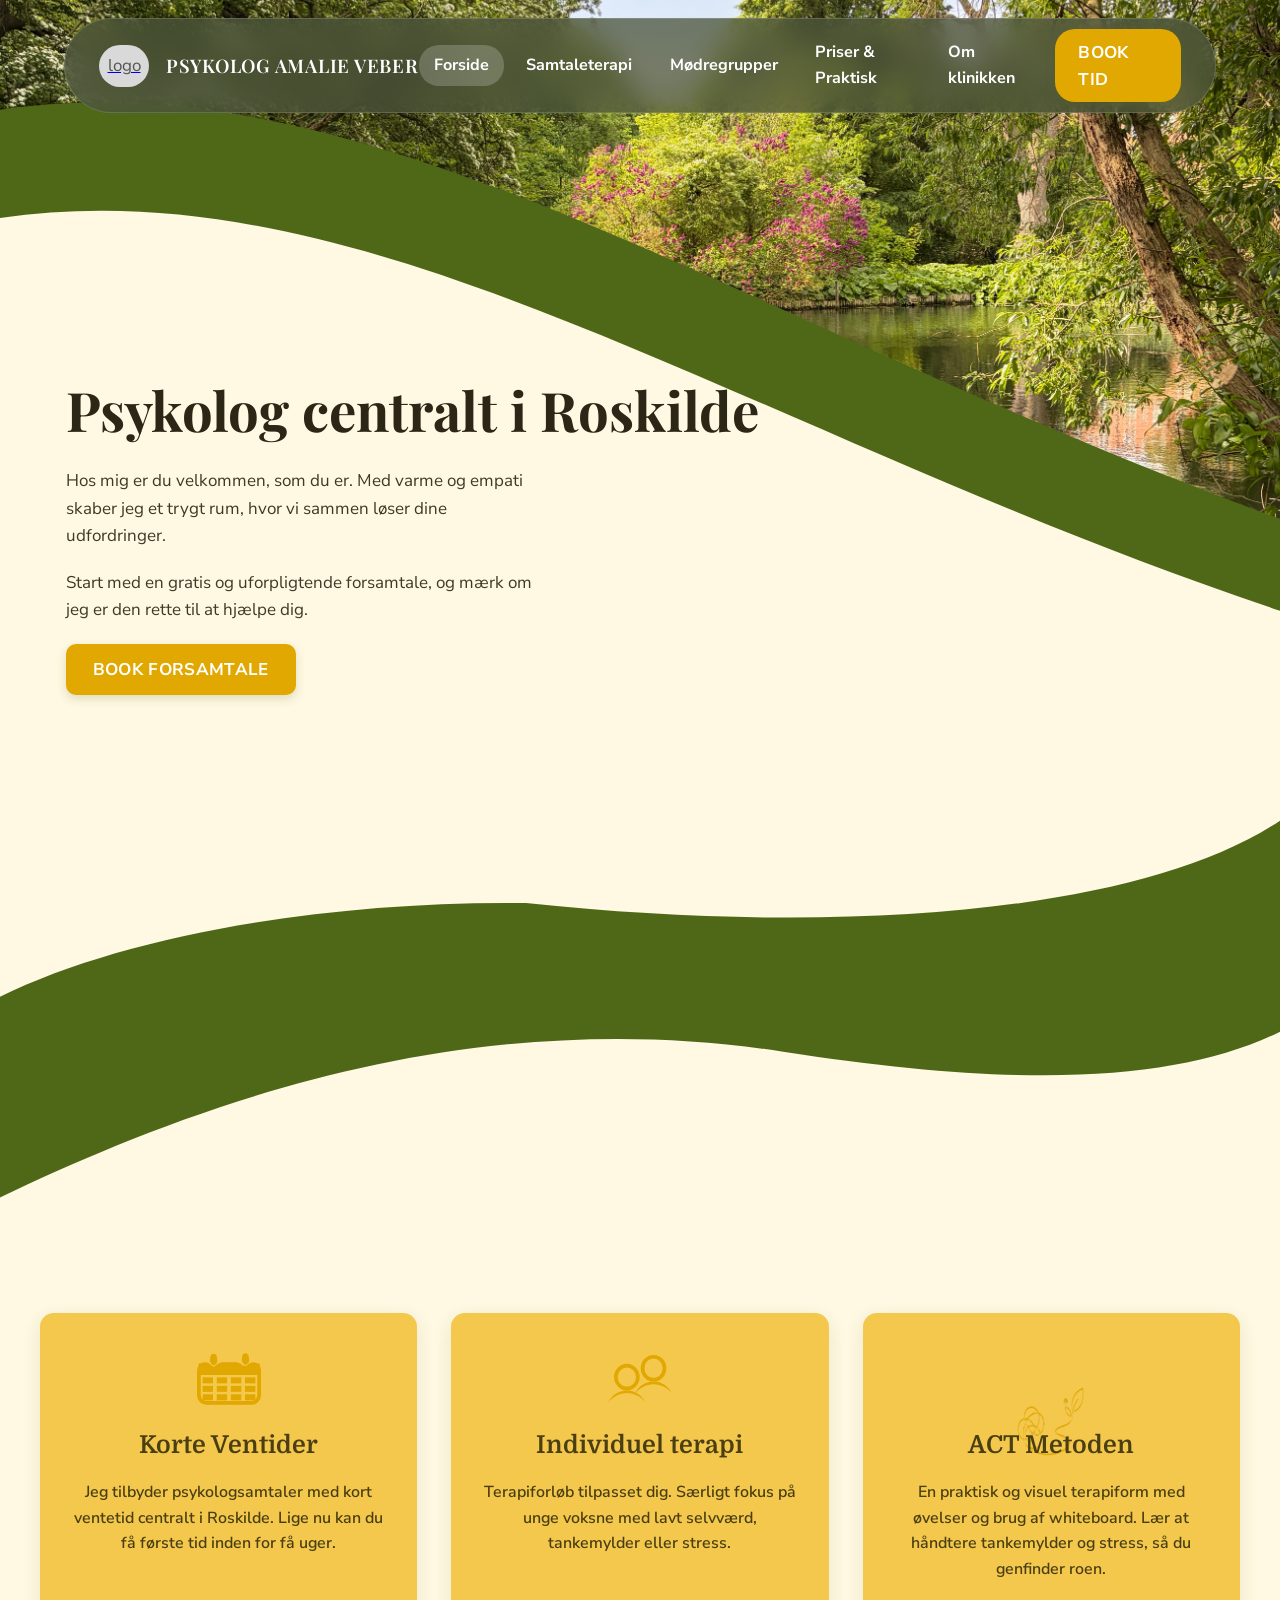
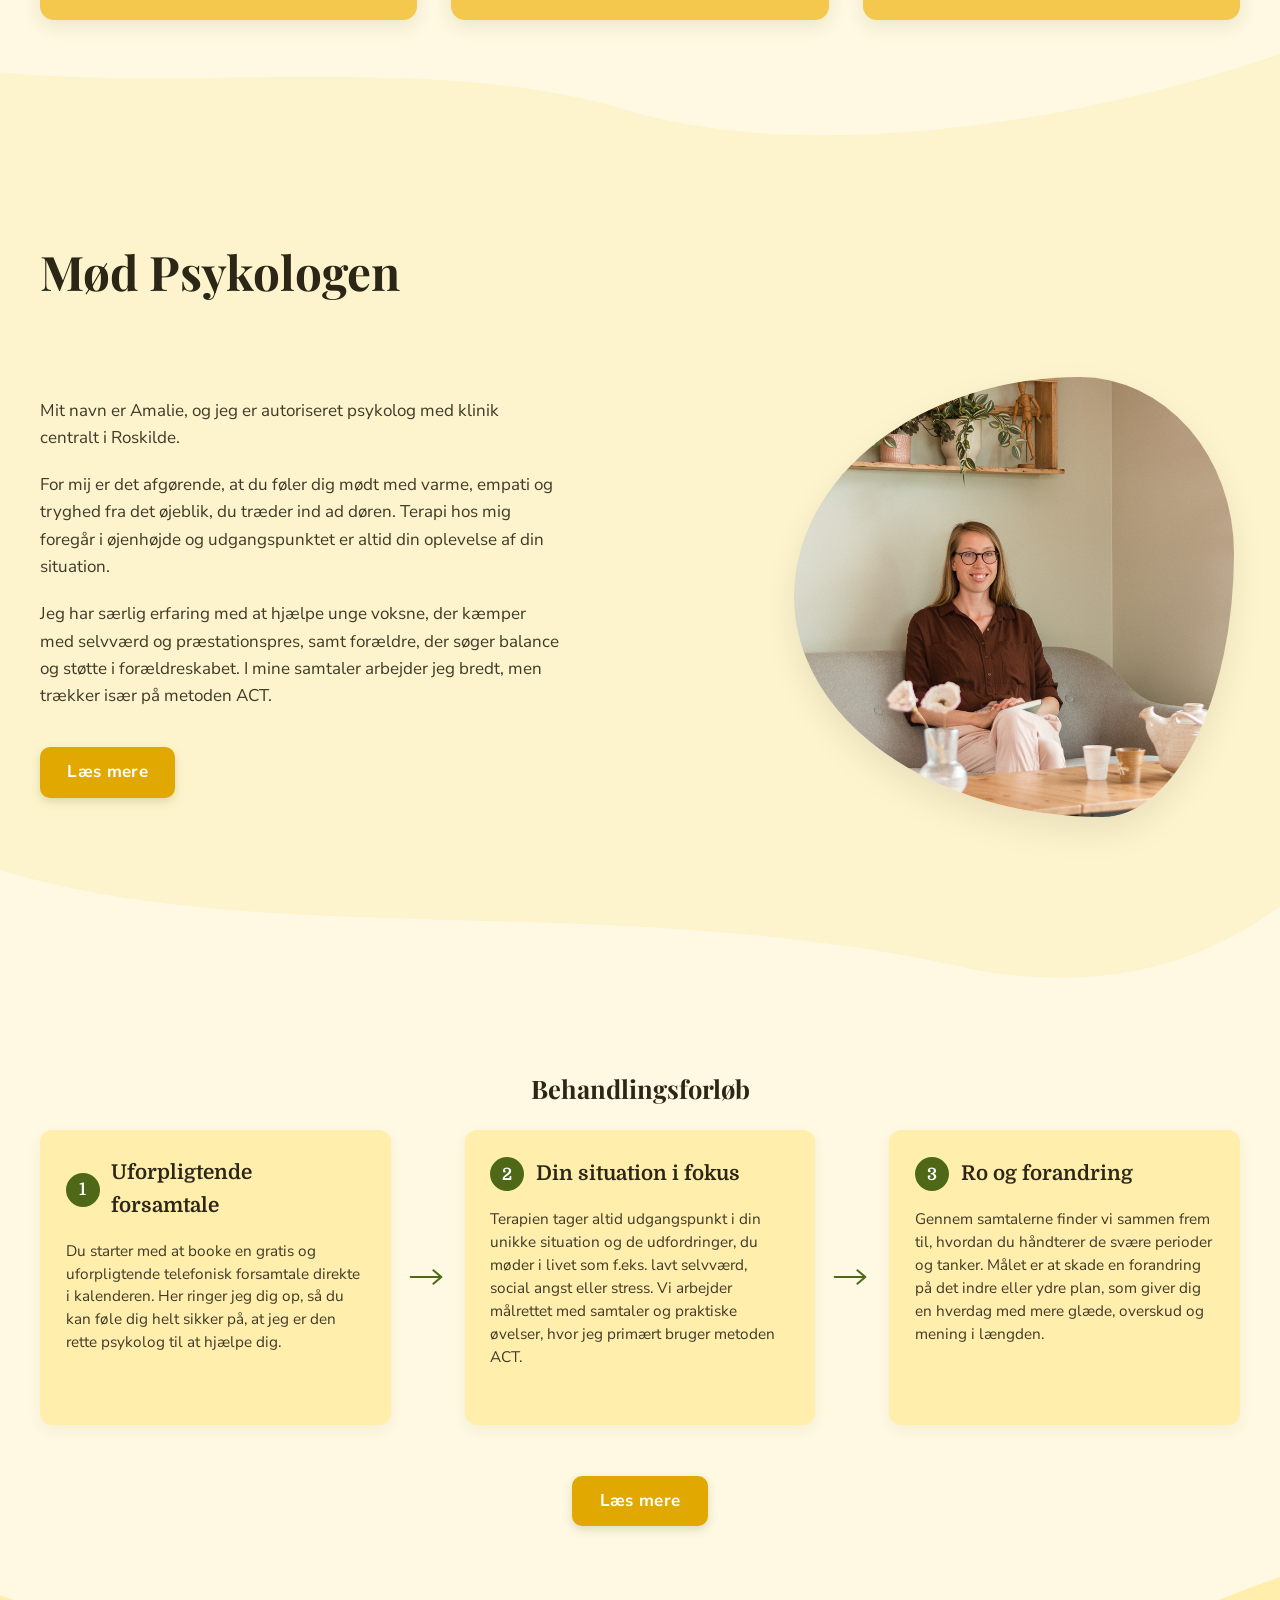
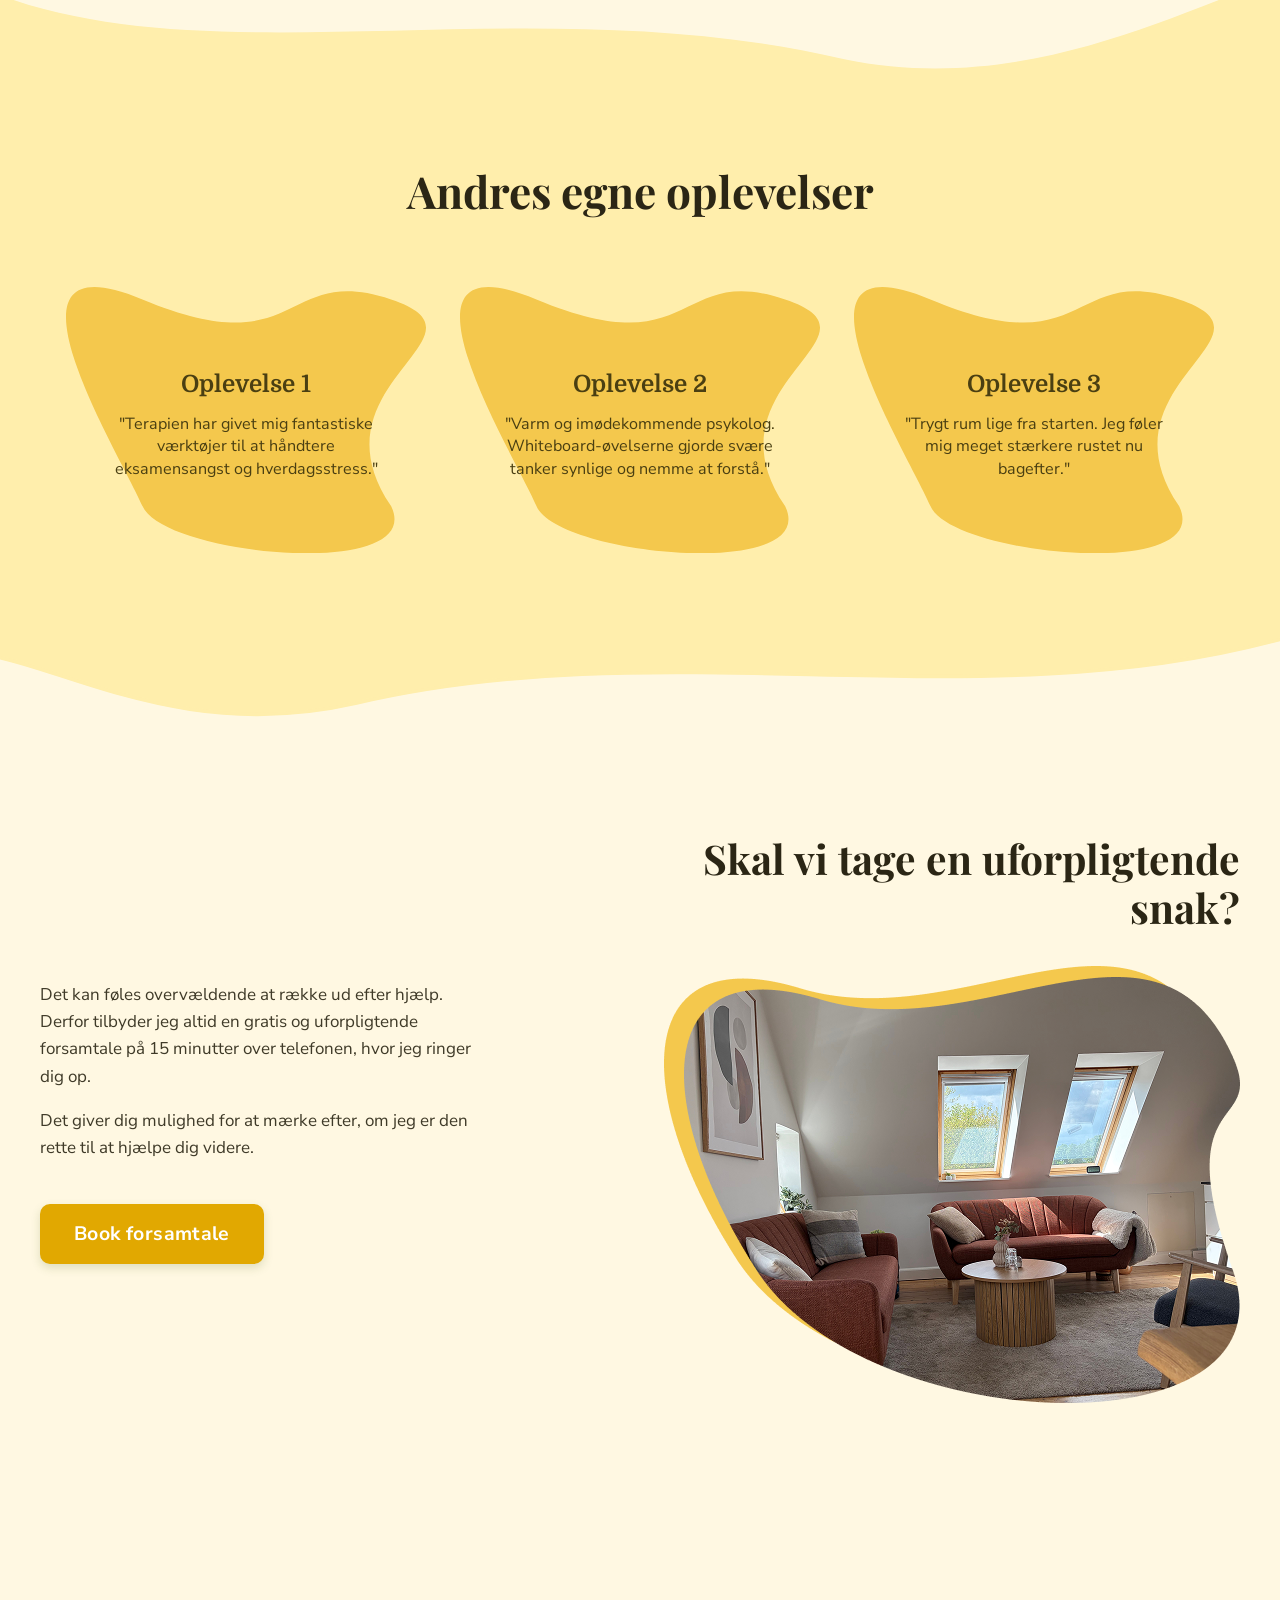
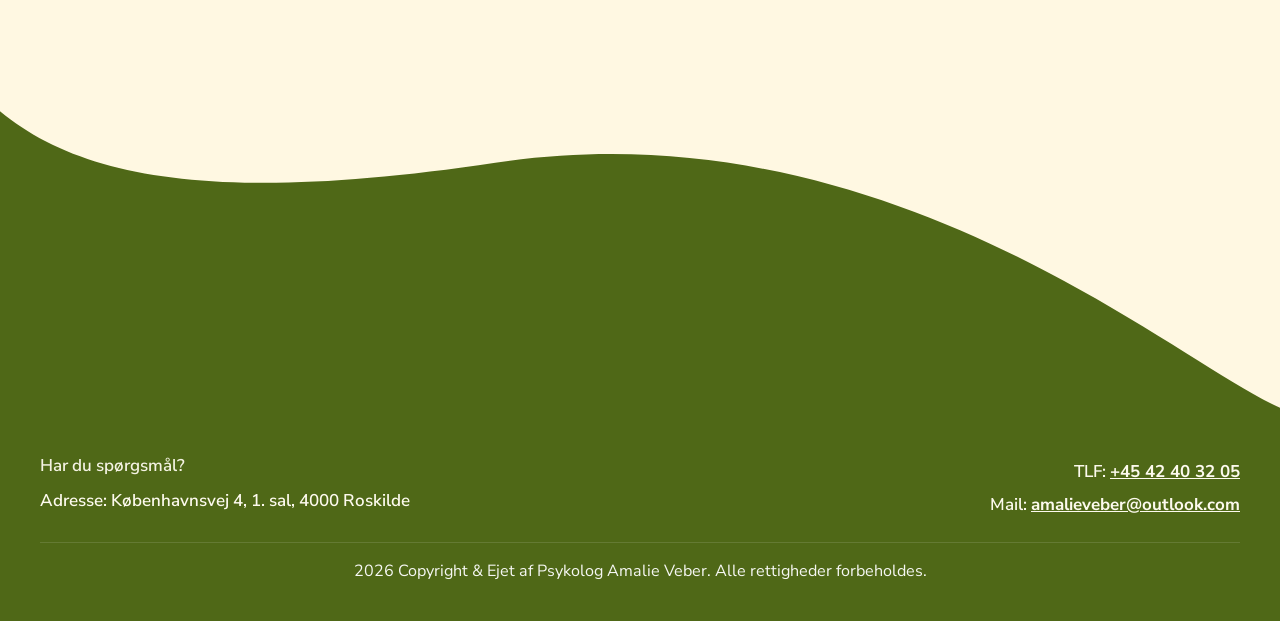
==== commit dd76ba9e: "fikset navbar + footer global" ====
--- a/index.html
+++ b/index.html
@@ -14,20 +14,20 @@
 <header class="site-header">
     <div class="header-inner">
         <div class="brand">
-            <div class="logo-placeholder">logo</div>
+            <a href="index.html"><div class="logo-placeholder">logo</div></a>
             <span class="wordmark">PSYKOLOG AMALIE VEBER</span>
         </div>
 
         <nav class="main-nav" id="mainNav">
             <a href="index.html" class="active">Forside</a>
-            <a href="#">Samtaleterapi</a>
+            <a href="psykologsamtaler.html">Samtaleterapi</a>
             <a href="moedregrupper.html">Mødregrupper</a>
-            <a href="#">Priser</a>
-            <a href="#">Om klinikken</a>
-            <a href="#" class="btn-nav-mobile">BOOK TID</a>
+            <a href="priser.html">Priser & Praktisk</a>
+            <a href="omklinikken.html">Om klinikken</a>
+            <a href="https://healper.dk/matching/book/1718/?external=1" class="btn-nav-mobile">BOOK TID</a>
         </nav>
 
-        <a href="#" class="btn btn-gold btn-book-tid btn-nav-desktop">BOOK TID</a>
+        <a href="https://healper.dk/matching/book/1718/?external=1" class="btn btn-gold btn-book-tid btn-nav-desktop">BOOK TID</a>
 
         <button class="burger-menu" id="burgerBtn" aria-label="Toggle navigation">
             <span></span>
@@ -51,7 +51,7 @@
         <h1>Psykolog centralt i Roskilde</h1>
         <p>Hos mig er du velkommen, som du er. Med varme og empati skaber jeg et trygt rum, hvor vi sammen løser dine udfordringer.</p>
         <p>Start med en gratis og uforpligtende forsamtale, og mærk om jeg er den rette til at hjælpe dig.</p>
-        <a href="#" class="btn btn-gold">BOOK FORSAMTALE</a>
+        <a href="https://healper.dk/matching/book/1718/?external=1" class="btn btn-gold">BOOK FORSAMTALE</a>
     </div>
 </section>
 
@@ -248,23 +248,106 @@
     </div>
 </section>
 
+
+
+<div class="wave-container margin-minus">
+    <svg width="1280" height="530" viewBox="0 0 1280 530" fill="none" xmlns="http://www.w3.org/2000/svg" class="wave-svg">
+        <mask id="mask_wave_5" style="mask-type:alpha" maskUnits="userSpaceOnUse" x="0" y="0" width="1280" height="530">
+            <rect width="1280" height="530" fill="#D9D9D9"/>
+        </mask>
+        <g mask="url(#mask_wave_5)">
+            <path d="M-7.99994 213.286C75.8372 289.187 218.965 313.045 495.367 271.756C901.254 210.635 1195.26 490.226 1293.04 521.911L1350 540L-50 540Z" fill="#4F6817"/>
+        </g>
+    </svg>
+</div>
+
+<!-- Add to `css/common.css` (or append to existing CSS files) -->
+<style>
+    /* Footer: two columns with centered copyright below */
+    .site-footer {
+        background-color: var(--green);
+        color: var(--on-green);
+        padding: 36px 24px;
+    }
+    .site-footer .footer-grid {
+        max-width: var(--maxw);
+        margin: 0 auto;
+        display: flex;
+        justify-content: space-between;
+        align-items: flex-start;
+        gap: 20px;
+        flex-wrap: nowrap;
+        box-sizing: border-box;
+    }
+    .site-footer .footer-left,
+    .site-footer .footer-right {
+        flex: 1 1 320px;
+        box-sizing: border-box;
+    }
+    .site-footer .footer-left {
+        text-align: left;
+    }
+    .site-footer .footer-right {
+        text-align: right;
+    }
+    .site-footer a {
+        color: var(--on-green);
+        text-decoration: underline;
+        font-weight: 700;
+    }
+    .site-footer .footer-hint {
+        margin: 0 0 8px 0;
+        opacity: 0.95;
+        font-weight: 600;
+    }
+    .site-footer .footer-contact,
+    .site-footer .footer-address {
+        margin: 6px 0;
+        font-weight: 600;
+    }
+
+    /* bottom row */
+    .site-footer .footer-bottom {
+        max-width: var(--maxw);
+        margin: 18px auto 0;
+        padding-top: 16px;
+        border-top: 1px solid rgba(255,255,255,0.12);
+        text-align: center;
+        color: rgba(255,255,255,0.95);
+        font-size: 0.95rem;
+    }
+
+    /* Responsive: stack columns on small screens */
+    @media (max-width: 768px) {
+        .site-footer .footer-grid {
+            flex-direction: column;
+            align-items: center;
+            text-align: center;
+        }
+        .site-footer .footer-right {
+            text-align: center;
+            margin-top: 8px;
+        }
+    }
+</style>
+
+<!-- Replace the footer in each page with this HTML footer -->
 <footer class="site-footer">
-    <svg class="footer-wave" viewBox="0 0 1440 140" preserveAspectRatio="none" aria-hidden="true">
-        <path d="M0,0 L1440,0 L1440,80 C1150,140 1000,30 720,75 C470,115 250,55 0,95 Z" fill="var(--bg-main)"/>
-    </svg>
-    <div class="footer-inner">
-        <div class="footer-col">
-            <p class="footer-line"><b>Kontakt:</b> Amalie Veber</p>
-            <p class="footer-line"><b>Mail:</b> kontakt@psykologveber.dk</p>
-            <p class="footer-line"><b>TLF:</b> +45 00 00 00 00</p>
-            <p class="footer-line">Roskilde Centrum — CVR: 12345678</p>
-        </div>
-        <div class="footer-col footer-col-right">
-            <a href="#" class="footer-link">Privatlivspolitik</a>
-            <a href="#" class="footer-link">Regler og betingelser</a>
-        </div>
-    </div>
-    <p class="footer-copy">&copy; 2026 Copyright &amp; ejet af Psykolog Amalie Veber</p>
+    <div class="footer-grid">
+        <div class="footer-left">
+            <p class="footer-hint">Har du spørgsmål?</p>
+            <p class="footer-address">Adresse: Københavnsvej 4, 1. sal, 4000 Roskilde</p>
+        </div>
+
+        <div class="footer-right">
+            <p class="footer-contact">TLF: <a href="tel:+4542403205">+45 42 40 32 05</a></p>
+            <p class="footer-contact">Mail: <a href="mailto:amalieveber@outlook.com">amalieveber@outlook.com</a></p>
+        </div>
+    </div>
+
+    <div class="footer-bottom">
+        2026 Copyright &amp; Ejet af Psykolog Amalie Veber. Alle rettigheder forbeholdes.
+    </div>
 </footer>
 
 <script src="js/js1.js"></script>
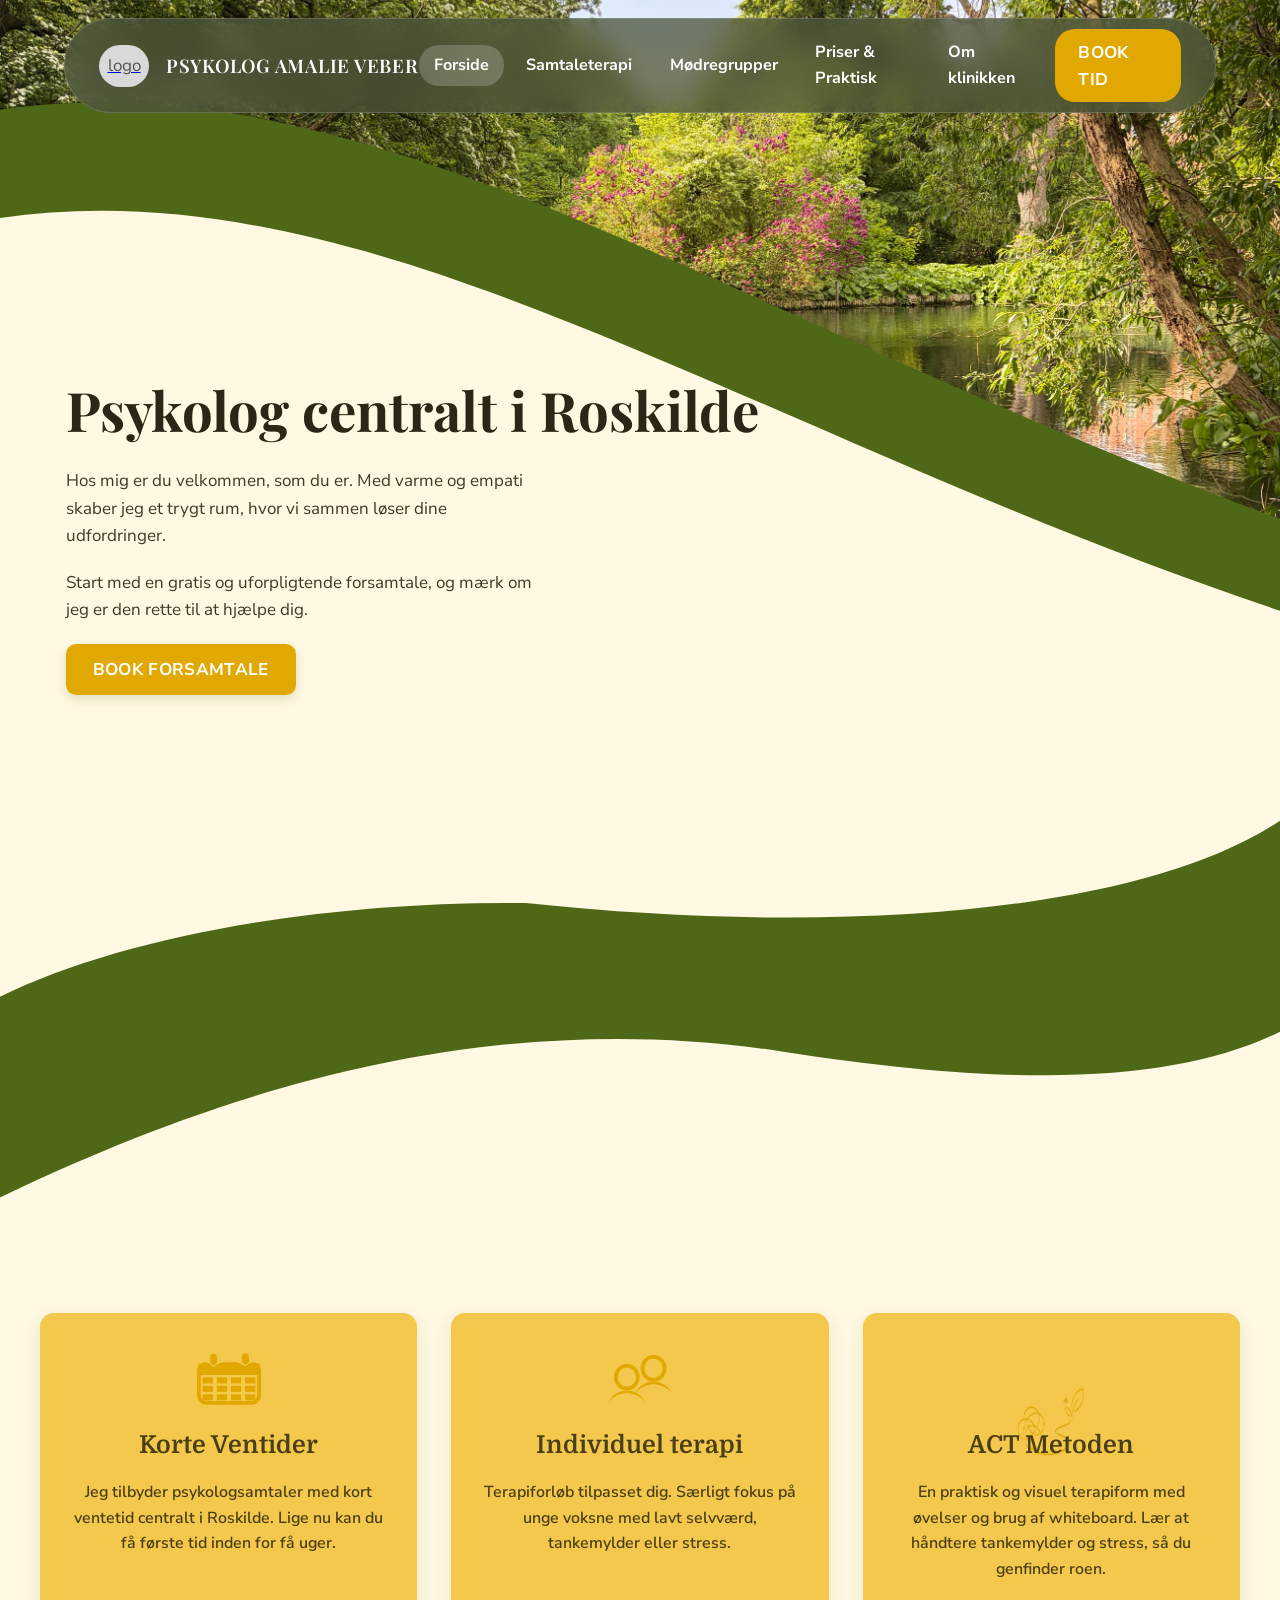
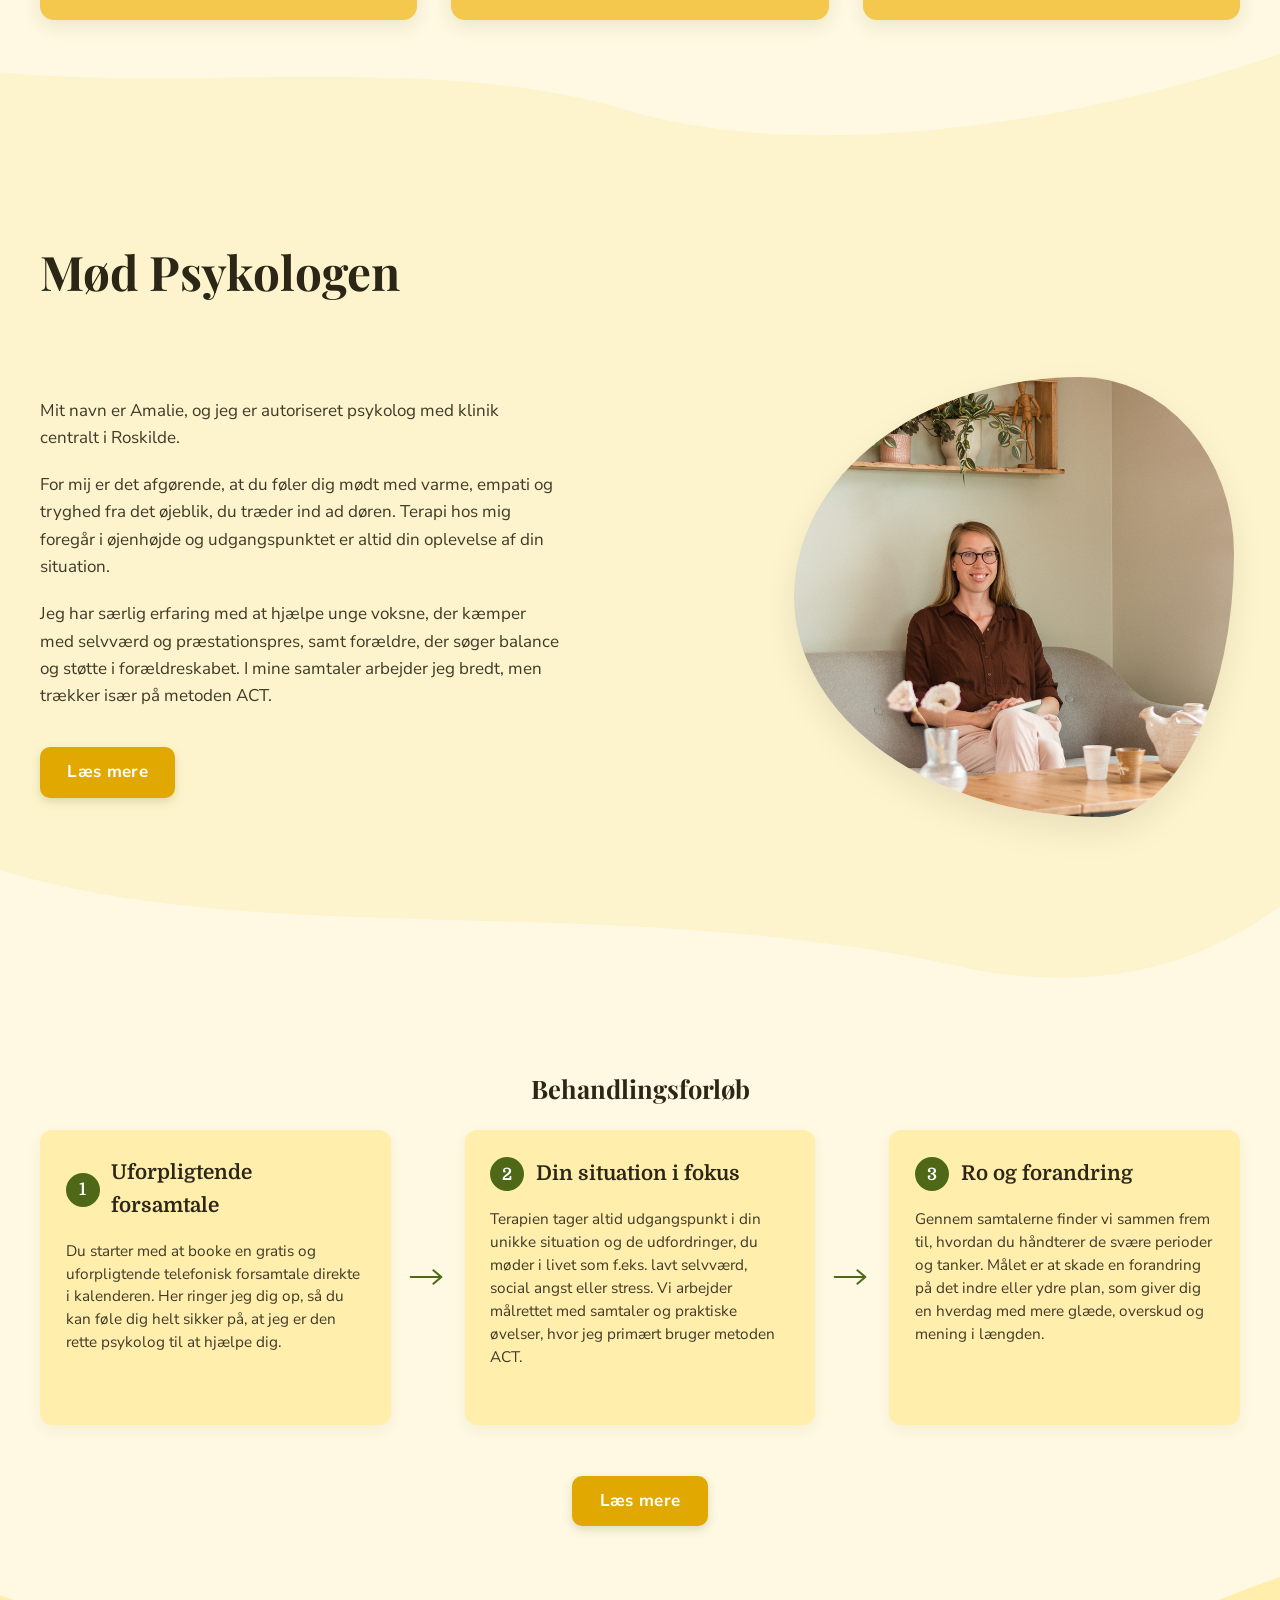
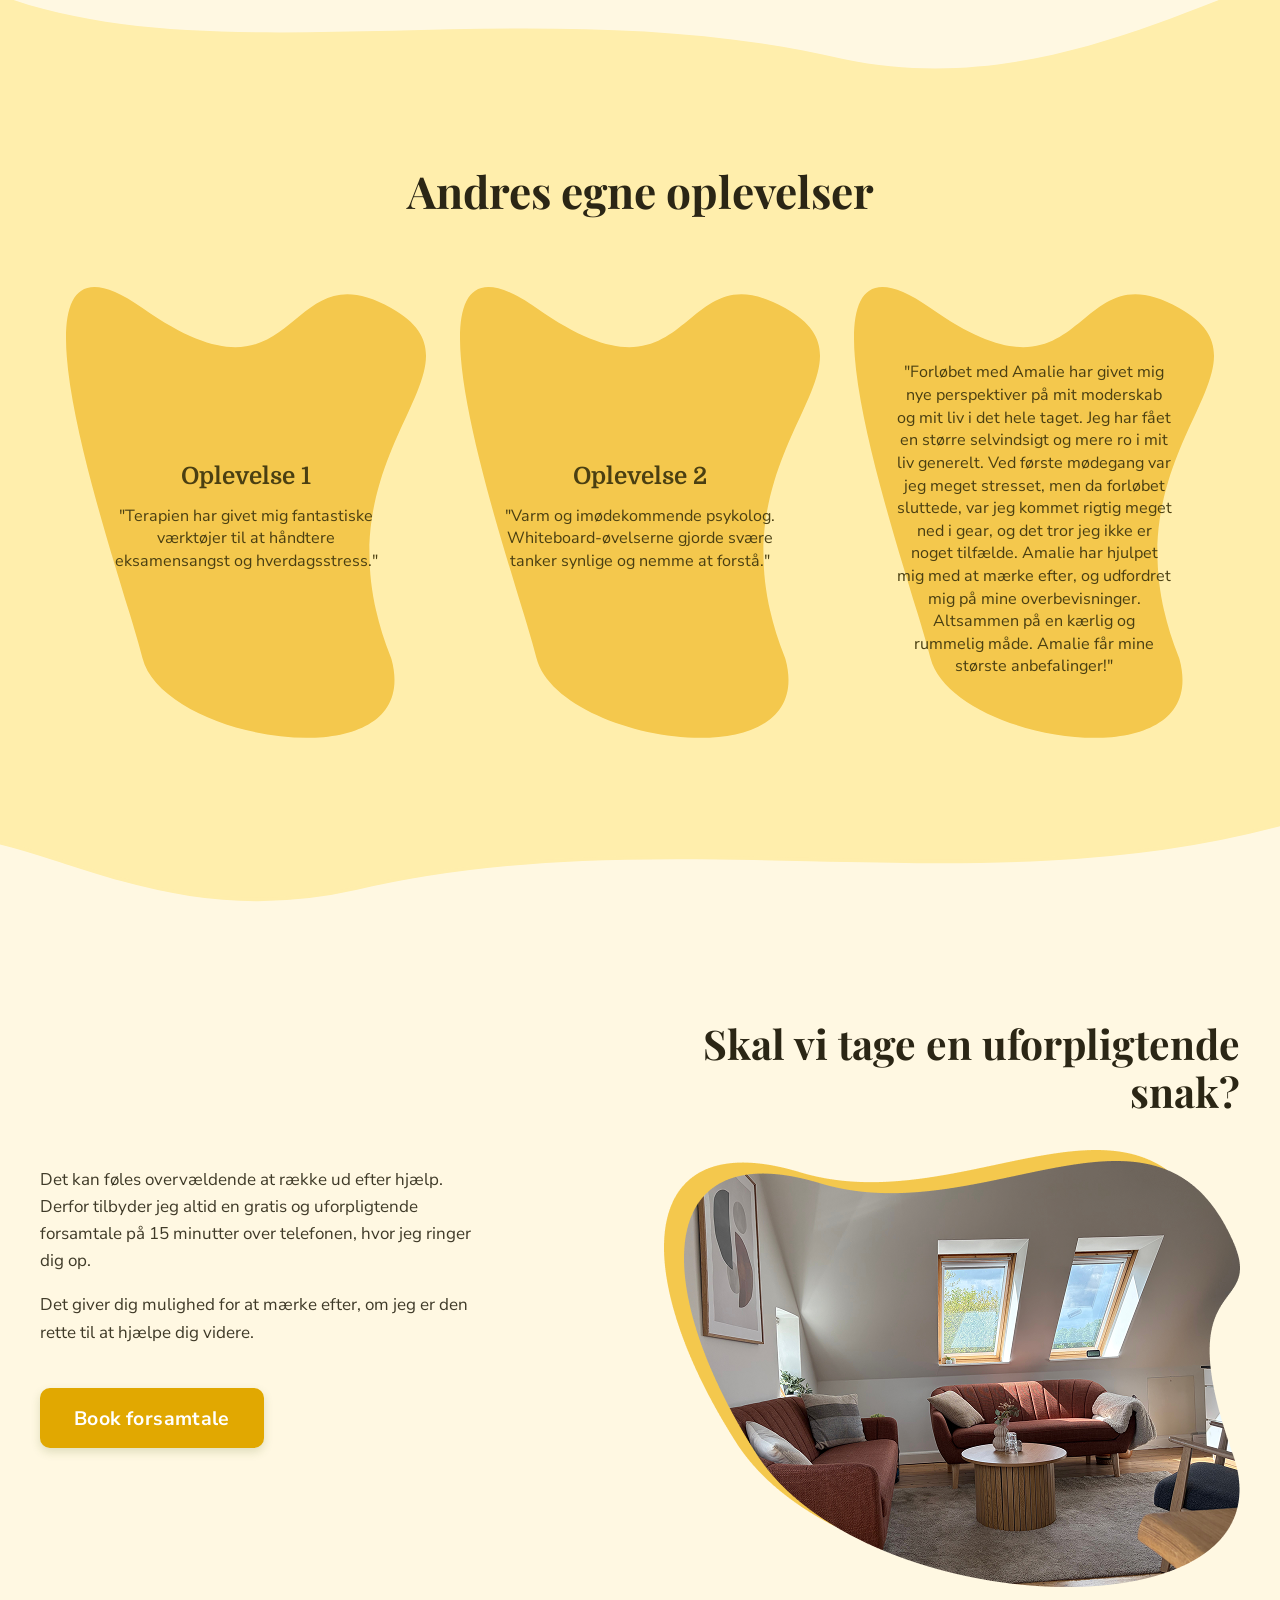
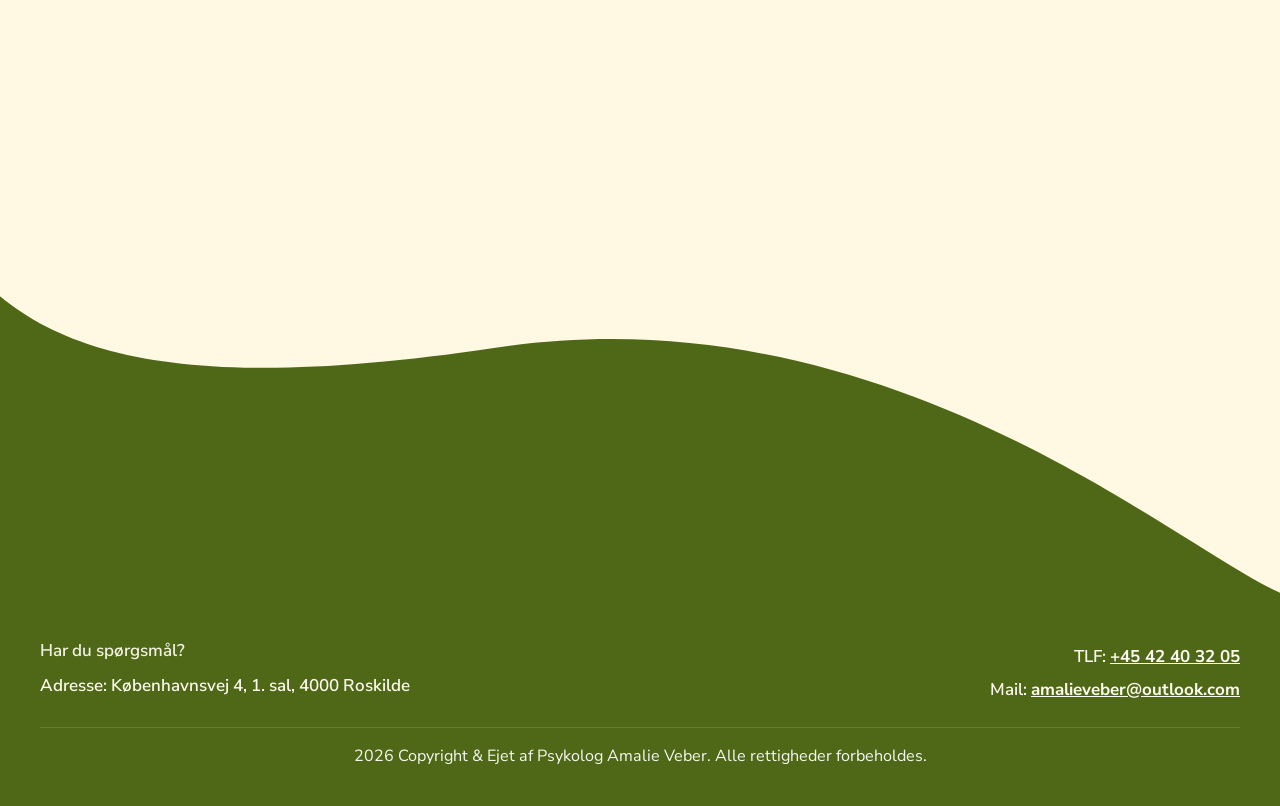
==== commit 112fd379: "detaljeaendringer i tekstindhold" ====
--- a/index.html
+++ b/index.html
@@ -3,7 +3,7 @@
 <head>
     <meta charset="UTF-8" />
     <meta name="viewport" content="width=device-width, initial-scale=1.0" />
-    <title>Psykolog Amalie Veber</title>
+    <title>Psykolog Centralt i RoskildeAmalie Veber</title>
     <link rel="preconnect" href="https://fonts.googleapis.com" />
     <link rel="preconnect" href="https://fonts.gstatic.com" crossorigin />
     <link href="https://fonts.googleapis.com/css2?family=Playfair+Display:wght@500;600;700&family=Domine:wght@500;600;700&family=Nunito+Sans:wght@400;600;700&display=swap" rel="stylesheet" />
@@ -131,7 +131,7 @@
             <p>Mit navn er Amalie, og jeg er autoriseret psykolog med klinik centralt i Roskilde.</p>
             <p>For mij er det afgørende, at du føler dig mødt med varme, empati og tryghed fra det øjeblik, du træder ind ad døren. Terapi hos mig foregår i øjenhøjde og udgangspunktet er altid din oplevelse af din situation.</p>
             <p>Jeg har særlig erfaring med at hjælpe unge voksne, der kæmper med selvværd og præstationspres, samt forældre, der søger balance og støtte i forældreskabet. I mine samtaler arbejder jeg bredt, men trækker især på metoden ACT.</p>
-            <a href="#" class="btn btn-gold">Læs mere</a>
+            <a href="omklinikken.html" class="btn btn-gold">Læs mere</a>
         </div>
 
         <div class="about-photo">
@@ -187,7 +187,7 @@
             </article>
         </div>
 
-        <a href="#" class="btn btn-gold">Læs mere</a>
+        <a href="psykologsamtaler.html" class="btn btn-gold">Læs mere</a>
     </div>
 </section>
 
@@ -220,8 +220,8 @@
                 <svg class="testimonial illustration" viewBox="0 0 384 284" preserveAspectRatio="none">
                     <path d="M81.54 13.2535C253.143 84.7435 229.126 -25.8956 346.777 13.2535C464.239 52.3397 258.131 102.21 346.349 233.052C346.621 233.456 346.909 233.954 347.114 234.395C383.625 313.036 104.059 286.934 81.54 233.684C58.9535 180.275 -90.0633 -58.2366 81.54 13.2535Z" fill="#F4C84D"/>
                 </svg>
-                <h3>Oplevelse 3</h3>
-                <p>"Trygt rum lige fra starten. Jeg føler mig meget stærkere rustet nu bagefter."</p>
+                <h3></h3>
+                <p>"Forløbet med Amalie har givet mig nye perspektiver på mit moderskab og mit liv i det hele taget. Jeg har fået en større selvindsigt og mere ro i mit liv generelt. Ved første mødegang var jeg meget stresset, men da forløbet sluttede, var jeg kommet rigtig meget ned i gear, og det tror jeg ikke er noget tilfælde. Amalie har hjulpet mig med at mærke efter, og udfordret mig på mine overbevisninger. Altsammen på en kærlig og rummelig måde. Amalie får mine største anbefalinger!"</p>
             </article>
         </div>
     </div>
@@ -239,7 +239,7 @@
         <div class="cta-text">
             <p>Det kan føles overvældende at række ud efter hjælp. Derfor tilbyder jeg altid en gratis og uforpligtende forsamtale på 15 minutter over telefonen, hvor jeg ringer dig op.</p>
             <p>Det giver dig mulighed for at mærke efter, om jeg er den rette til at hjælpe dig videre.</p>
-            <a href="#" class="btn btn-gold btn-lg">Book forsamtale</a>
+            <a href="https://healper.dk/matching/book/1718/?external=1" class="btn btn-gold btn-lg">Book forsamtale</a>
         </div>
 
         <div class="cta-media">
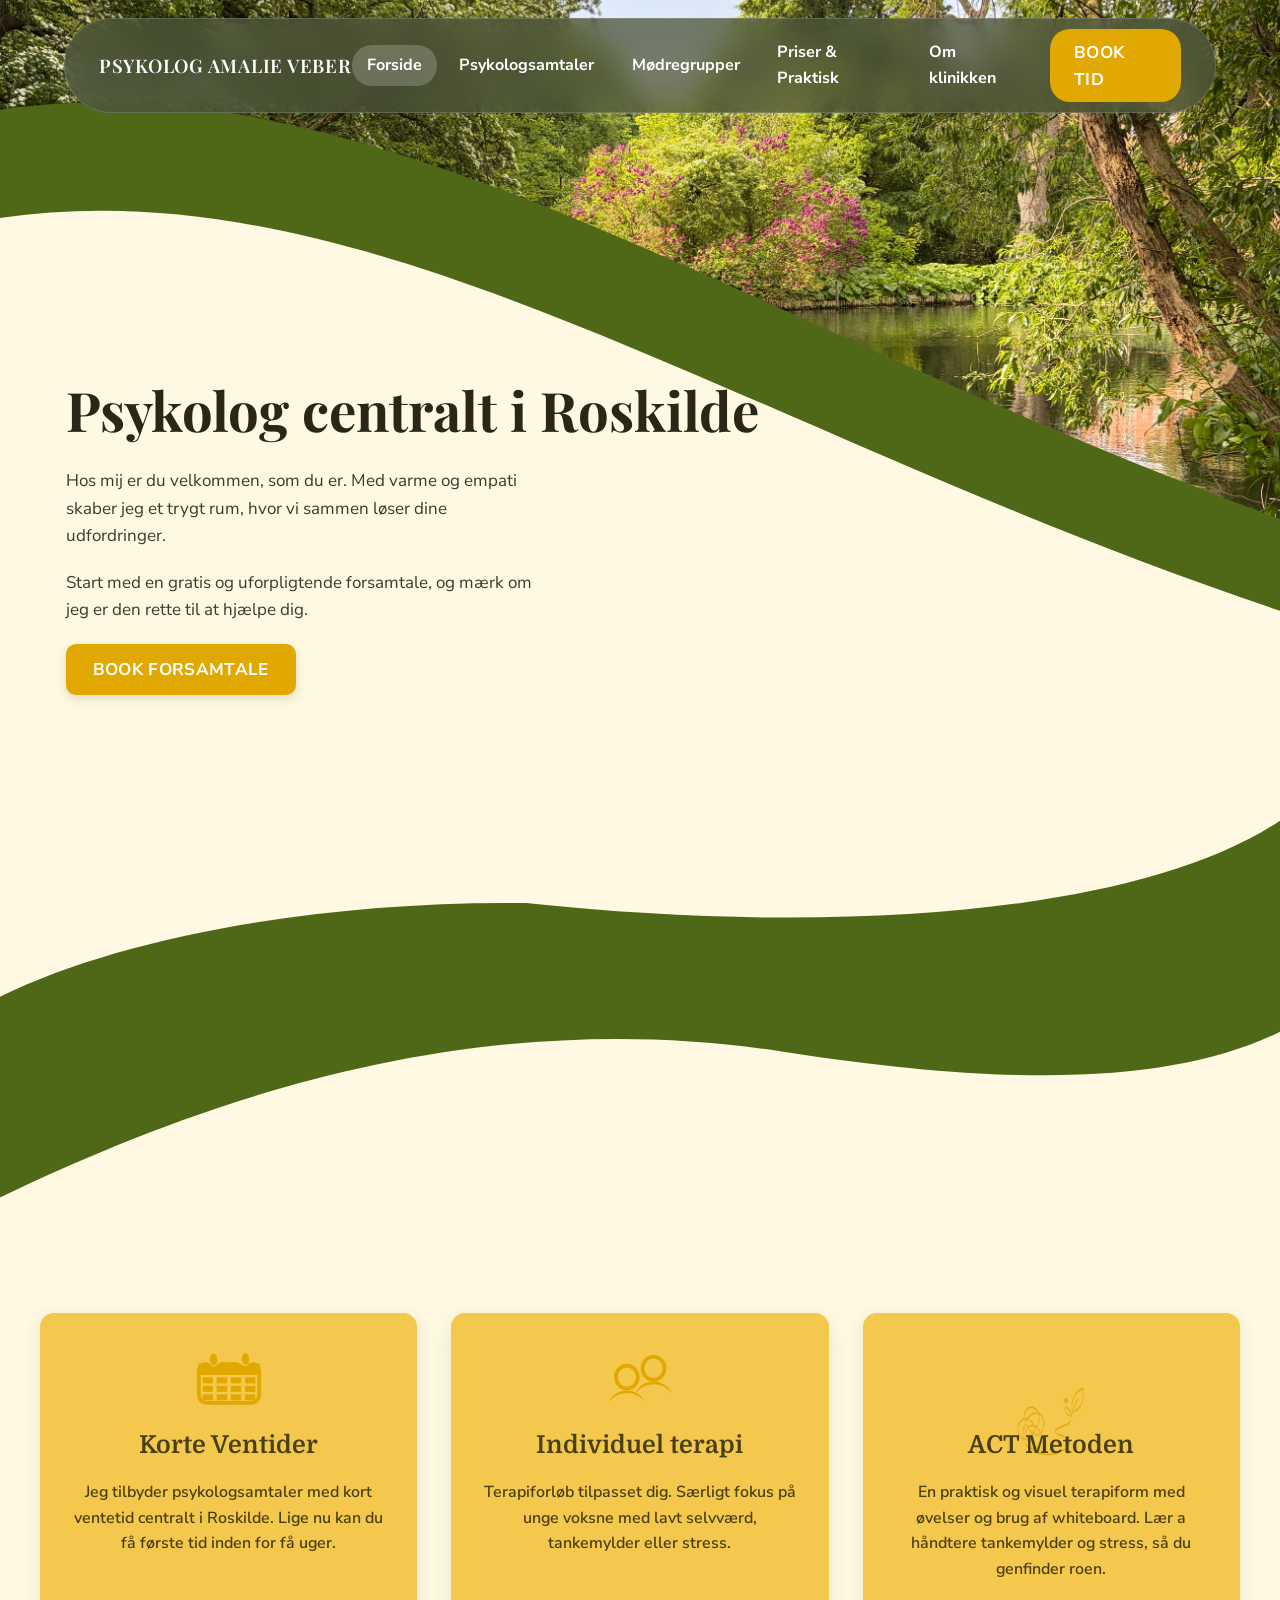
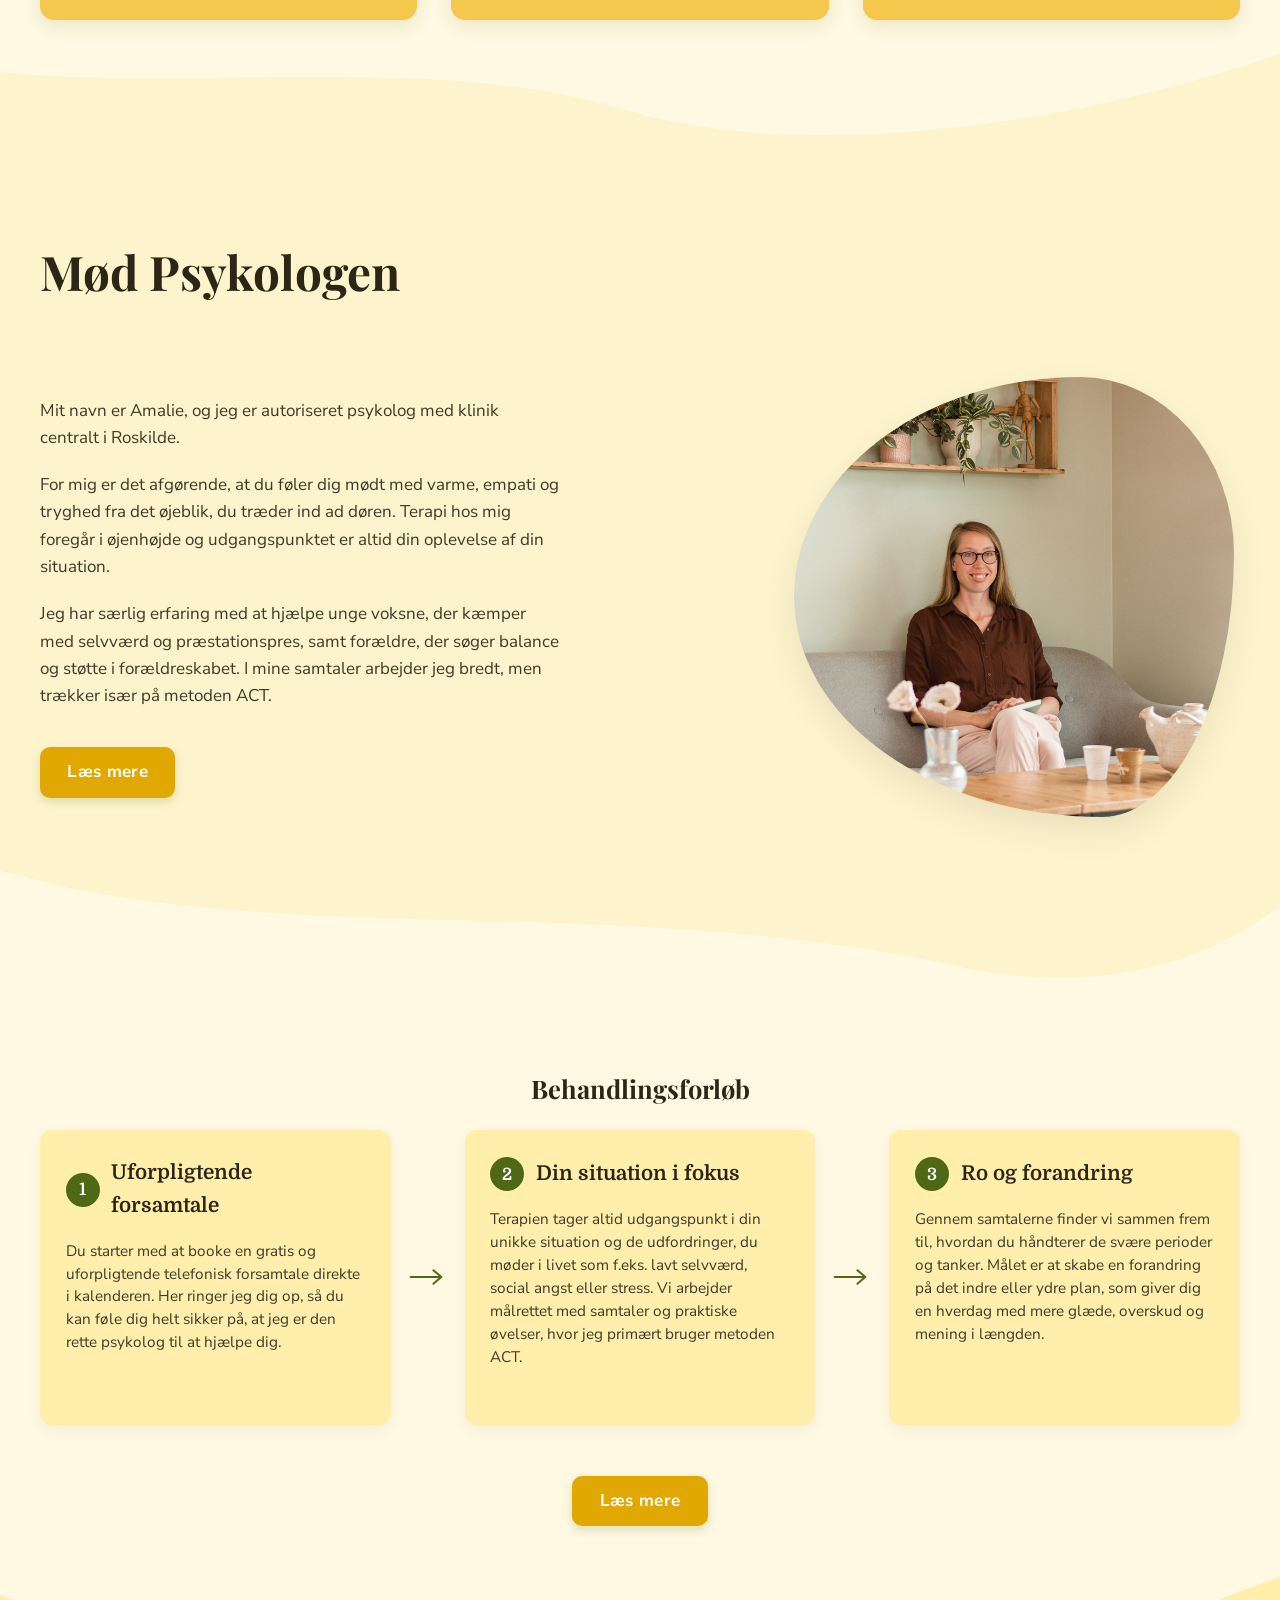
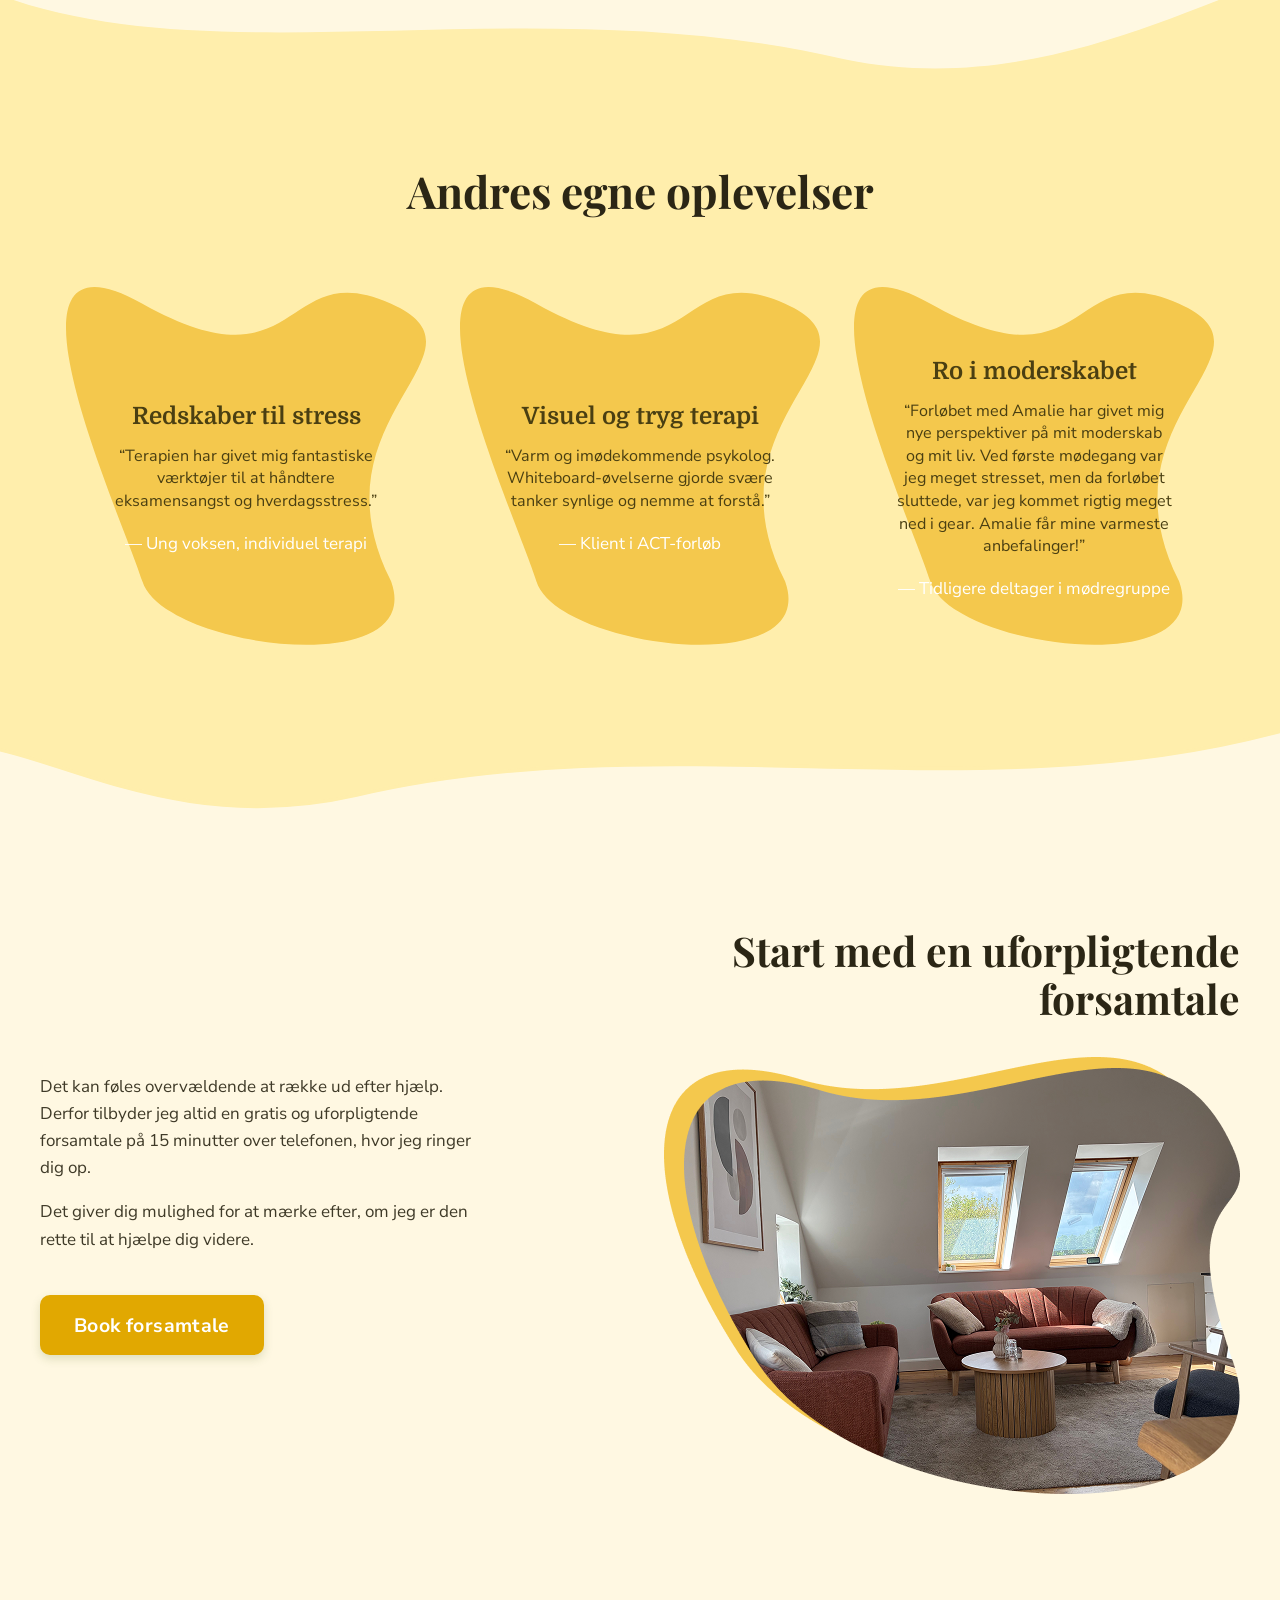
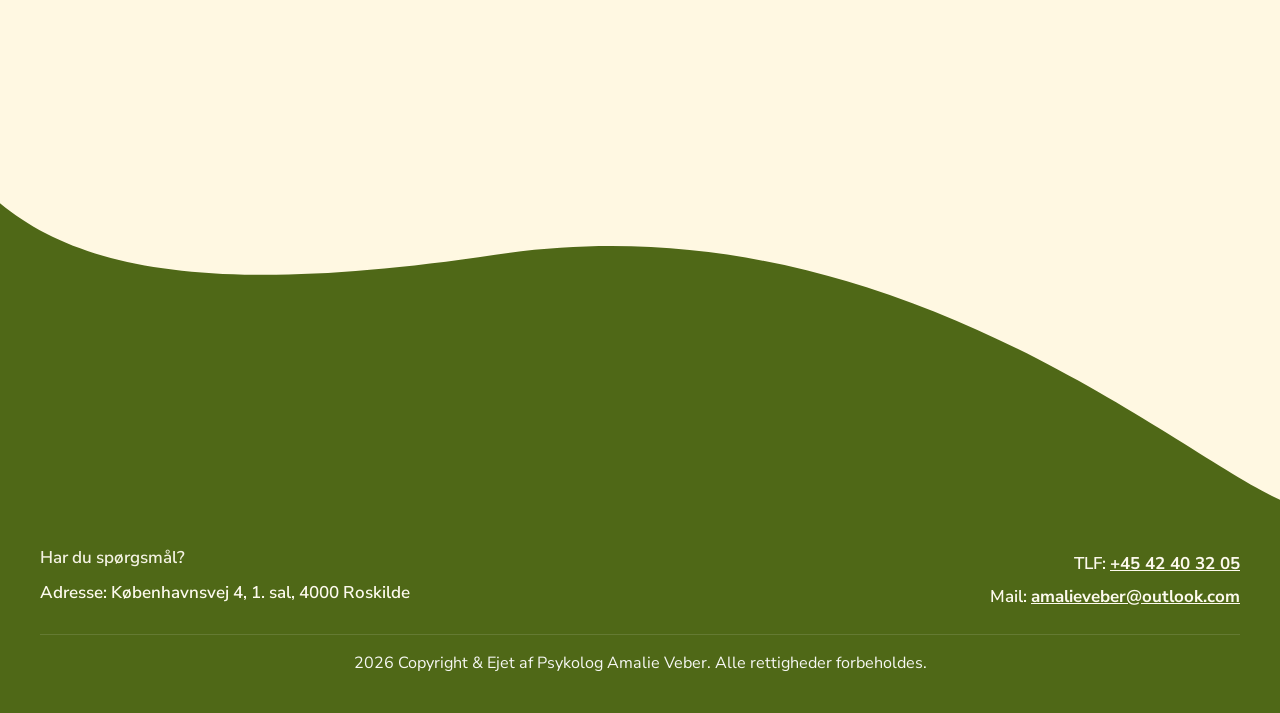
==== commit 98ad5803: "rettet links til seperate sider med _blank og slettet logo(for nu)" ====
--- a/index.html
+++ b/index.html
@@ -3,7 +3,7 @@
 <head>
     <meta charset="UTF-8" />
     <meta name="viewport" content="width=device-width, initial-scale=1.0" />
-    <title>Psykolog Centralt i RoskildeAmalie Veber</title>
+    <title>Psykolog Centralt i Roskilde Amalie Veber</title>
     <link rel="preconnect" href="https://fonts.googleapis.com" />
     <link rel="preconnect" href="https://fonts.gstatic.com" crossorigin />
     <link href="https://fonts.googleapis.com/css2?family=Playfair+Display:wght@500;600;700&family=Domine:wght@500;600;700&family=Nunito+Sans:wght@400;600;700&display=swap" rel="stylesheet" />
@@ -14,20 +14,19 @@
 <header class="site-header">
     <div class="header-inner">
         <div class="brand">
-            <a href="index.html"><div class="logo-placeholder">logo</div></a>
             <span class="wordmark">PSYKOLOG AMALIE VEBER</span>
         </div>
 
         <nav class="main-nav" id="mainNav">
             <a href="index.html" class="active">Forside</a>
-            <a href="psykologsamtaler.html">Samtaleterapi</a>
+            <a href="psykologsamtaler.html">Psykologsamtaler</a>
             <a href="moedregrupper.html">Mødregrupper</a>
             <a href="priser.html">Priser & Praktisk</a>
             <a href="omklinikken.html">Om klinikken</a>
-            <a href="https://healper.dk/matching/book/1718/?external=1" class="btn-nav-mobile">BOOK TID</a>
+            <a href="https://healper.dk/matching/book/1718/?external=1" class="btn-nav-mobile" target="_blank" rel="noopener">BOOK TID</a>
         </nav>
 
-        <a href="https://healper.dk/matching/book/1718/?external=1" class="btn btn-gold btn-book-tid btn-nav-desktop">BOOK TID</a>
+        <a href="https://healper.dk/matching/book/1718/?external=1" class="btn btn-gold btn-book-tid btn-nav-desktop" target="_blank" rel="noopener">BOOK TID</a>
 
         <button class="burger-menu" id="burgerBtn" aria-label="Toggle navigation">
             <span></span>
@@ -49,21 +48,20 @@
 
     <div class="hero-content">
         <h1>Psykolog centralt i Roskilde</h1>
-        <p>Hos mig er du velkommen, som du er. Med varme og empati skaber jeg et trygt rum, hvor vi sammen løser dine udfordringer.</p>
+        <p>Hos mij er du velkommen, som du er. Med varme og empati skaber jeg et trygt rum, hvor vi sammen løser dine udfordringer.</p>
         <p>Start med en gratis og uforpligtende forsamtale, og mærk om jeg er den rette til at hjælpe dig.</p>
         <a href="https://healper.dk/matching/book/1718/?external=1" class="btn btn-gold">BOOK FORSAMTALE</a>
     </div>
 </section>
 
-<!-- BØLGE 2 (Erstatning for curvetree2.svg med grøn top-udfyldning) -->
+<!-- BØLGE 2 -->
 <div class="wave-container margin-minus">
     <svg width="1280" height="492" viewBox="0 0 1280 492" fill="none" xmlns="http://www.w3.org/2000/svg" class="wave-svg">
         <mask id="mask_wave_2" style="mask-type:alpha" maskUnits="userSpaceOnUse" x="0" y="0" width="1280" height="492">
             <rect width="1280" height="492" fill="#D9D9D9"/>
         </mask>
         <g mask="url(#mask_wave_2)">
-            <!-- Udfylder toppen med grøn, så overgangen fra den grønne sektion er 100% tæt -->
-            <path d="M-116.76 338.7C-93.7215 209.915 217.557 124.252 526.051 128.055C938.6 171.821 1305.78 116.979 1351 -43L1400 -60L-200 -60Z" fill="#FFF8E2;"/>
+            <path d="M-116.76 338.7C-93.7215 209.915 217.557 124.252 526.051 128.055C938.6 171.821 1305.78 116.979 1351 -43L1400 -60 L-200 -60Z" fill="#FFF8E2;"/>
             <path d="M-116.76 338.7C-93.7215 209.915 217.557 124.252 526.051 128.055C938.6 171.821 1305.78 116.979 1351 -43V207.919C1256.42 297.213 1094.95 325.28 783.13 276.706C325.231 204.801 -43.6919 457.225 -154 494.5C-154 494.5 -139.799 467.486 -116.76 338.7Z" fill="#4F6817"/>
         </g>
     </svg>
@@ -114,7 +112,7 @@
                 <img src="images/ACT%20icon.png" alt="Illustration af ACT metoden" style="width: 100px; height: 150px;"/>
             </div>
             <h2>ACT Metoden</h2>
-            <p>En praktisk og visuel terapiform med øvelser og brug af whiteboard. Lær at håndtere tankemylder og stress, så du genfinder roen.</p>
+            <p>En praktisk og visuel terapiform med øvelser og brug af whiteboard. Lær a håndtere tankemylder og stress, så du genfinder roen.</p>
         </article>
     </div>
 </section>
@@ -129,7 +127,7 @@
 
         <div class="about-text">
             <p>Mit navn er Amalie, og jeg er autoriseret psykolog med klinik centralt i Roskilde.</p>
-            <p>For mij er det afgørende, at du føler dig mødt med varme, empati og tryghed fra det øjeblik, du træder ind ad døren. Terapi hos mig foregår i øjenhøjde og udgangspunktet er altid din oplevelse af din situation.</p>
+            <p>For mig er det afgørende, at du føler dig mødt med varme, empati og tryghed fra det øjeblik, du træder ind ad døren. Terapi hos mig foregår i øjenhøjde og udgangspunktet er altid din oplevelse af din situation.</p>
             <p>Jeg har særlig erfaring med at hjælpe unge voksne, der kæmper med selvværd og præstationspres, samt forældre, der søger balance og støtte i forældreskabet. I mine samtaler arbejder jeg bredt, men trækker især på metoden ACT.</p>
             <a href="omklinikken.html" class="btn btn-gold">Læs mere</a>
         </div>
@@ -183,11 +181,11 @@
                     <span class="step-num">3</span>
                     <h2>Ro og forandring</h2>
                 </div>
-                <p>Gennem samtalerne finder vi sammen frem til, hvordan du håndterer de svære perioder og tanker. Målet er at skade en forandring på det indre eller ydre plan, som giver dig en hverdag med mere glæde, overskud og mening i længden.</p>
-            </article>
-        </div>
-
-        <a href="psykologsamtaler.html" class="btn btn-gold">Læs mere</a>
+                <p>Gennem samtalerne finder vi sammen frem til, hvordan du håndterer de svære perioder og tanker. Målet er at skabe en forandring på det indre eller ydre plan, som giver dig en hverdag med mere glæde, overskud og mening i længden.</p>
+            </article>
+        </div>
+
+        <a href="#" class="btn btn-gold">Læs mere</a>
     </div>
 </section>
 
@@ -195,6 +193,7 @@
     <path d="M0,20 C250,110 600,10 950,90 C1150,130 1320,40 1440,0 L1440,140 L0,140 Z" fill="var(--bg-section)"></path>
 </svg>
 
+<!-- 👥 OPDATERET ANMELDELSES-SEKTION -->
 <section class="testimonials">
     <div class="testimonials-inner">
         <h1 class="section-title">Andres egne oplevelser</h1>
@@ -204,24 +203,27 @@
                 <svg class="testimonial illustration" viewBox="0 0 384 284" preserveAspectRatio="none">
                     <path d="M81.54 13.2535C253.143 84.7435 229.126 -25.8956 346.777 13.2535C464.239 52.3397 258.131 102.21 346.349 233.052C346.621 233.456 346.909 233.954 347.114 234.395C383.625 313.036 104.059 286.934 81.54 233.684C58.9535 180.275 -90.0633 -58.2366 81.54 13.2535Z" fill="#F4C84D"/>
                 </svg>
-                <h3>Oplevelse 1</h3>
-                <p>"Terapien har givet mig fantastiske værktøjer til at håndtere eksamensangst og hverdagsstress."</p>
+                <h3>Redskaber til stress</h3>
+                <p>“Terapien har givet mig fantastiske værktøjer til at håndtere eksamensangst og hverdagsstress.”</p>
+                <span class="testimonial-signature">— Ung voksen, individuel terapi</span>
             </article>
 
             <article class="anmeldese-kort">
                 <svg class="testimonial illustration" viewBox="0 0 384 284" preserveAspectRatio="none">
                     <path d="M81.54 13.2535C253.143 84.7435 229.126 -25.8956 346.777 13.2535C464.239 52.3397 258.131 102.21 346.349 233.052C346.621 233.456 346.909 233.954 347.114 234.395C383.625 313.036 104.059 286.934 81.54 233.684C58.9535 180.275 -90.0633 -58.2366 81.54 13.2535Z" fill="#F4C84D"/>
                 </svg>
-                <h3>Oplevelse 2</h3>
-                <p>"Varm og imødekommende psykolog. Whiteboard-øvelserne gjorde svære tanker synlige og nemme at forstå."</p>
+                <h3>Visuel og tryg terapi</h3>
+                <p>“Varm og imødekommende psykolog. Whiteboard-øvelserne gjorde svære tanker synlige og nemme at forstå.”</p>
+                <span class="testimonial-signature">— Klient i ACT-forløb</span>
             </article>
 
             <article class="anmeldese-kort">
                 <svg class="testimonial illustration" viewBox="0 0 384 284" preserveAspectRatio="none">
                     <path d="M81.54 13.2535C253.143 84.7435 229.126 -25.8956 346.777 13.2535C464.239 52.3397 258.131 102.21 346.349 233.052C346.621 233.456 346.909 233.954 347.114 234.395C383.625 313.036 104.059 286.934 81.54 233.684C58.9535 180.275 -90.0633 -58.2366 81.54 13.2535Z" fill="#F4C84D"/>
                 </svg>
-                <h3></h3>
-                <p>"Forløbet med Amalie har givet mig nye perspektiver på mit moderskab og mit liv i det hele taget. Jeg har fået en større selvindsigt og mere ro i mit liv generelt. Ved første mødegang var jeg meget stresset, men da forløbet sluttede, var jeg kommet rigtig meget ned i gear, og det tror jeg ikke er noget tilfælde. Amalie har hjulpet mig med at mærke efter, og udfordret mig på mine overbevisninger. Altsammen på en kærlig og rummelig måde. Amalie får mine største anbefalinger!"</p>
+                <h3>Ro i moderskabet</h3>
+                <p>“Forløbet med Amalie har givet mig nye perspektiver på mit moderskab og mit liv. Ved første mødegang var jeg meget stresset, men da forløbet sluttede, var jeg kommet rigtig meget ned i gear. Amalie får mine varmeste anbefalinger!”</p>
+                <span class="testimonial-signature">— Tidligere deltager i mødregruppe</span>
             </article>
         </div>
     </div>
@@ -234,21 +236,19 @@
 
 <section class="cta">
     <div class="cta-inner">
-        <h1 class="cta-title">Skal vi tage en uforpligtende snak?</h1>
+        <h1 class="cta-title">Start med en uforpligtende forsamtale</h1>
 
         <div class="cta-text">
             <p>Det kan føles overvældende at række ud efter hjælp. Derfor tilbyder jeg altid en gratis og uforpligtende forsamtale på 15 minutter over telefonen, hvor jeg ringer dig op.</p>
             <p>Det giver dig mulighed for at mærke efter, om jeg er den rette til at hjælpe dig videre.</p>
-            <a href="https://healper.dk/matching/book/1718/?external=1" class="btn btn-gold btn-lg">Book forsamtale</a>
+            <a href="https://healper.dk/matching/book/1718/?external=1" class="btn btn-gold btn-lg" target="_blank" rel="noopener">Book forsamtale</a>
         </div>
 
         <div class="cta-media">
-            <img class="cta-img" src="images/snak.png"></img>
-        </div>
-    </div>
-</section>
-
-
+            <img class="cta-img" src="images/snak.png" alt="Samtalemiljø i klinikken" />
+        </div>
+    </div>
+</section>
 
 <div class="wave-container margin-minus">
     <svg width="1280" height="530" viewBox="0 0 1280 530" fill="none" xmlns="http://www.w3.org/2000/svg" class="wave-svg">
@@ -261,90 +261,30 @@
     </svg>
 </div>
 
-<!-- Add to `css/common.css` (or append to existing CSS files) -->
 <style>
-    /* Footer: two columns with centered copyright below */
-    .site-footer {
-        background-color: var(--green);
-        color: var(--on-green);
-        padding: 36px 24px;
-    }
-    .site-footer .footer-grid {
-        max-width: var(--maxw);
-        margin: 0 auto;
-        display: flex;
-        justify-content: space-between;
-        align-items: flex-start;
-        gap: 20px;
-        flex-wrap: nowrap;
-        box-sizing: border-box;
-    }
-    .site-footer .footer-left,
-    .site-footer .footer-right {
-        flex: 1 1 320px;
-        box-sizing: border-box;
-    }
-    .site-footer .footer-left {
-        text-align: left;
-    }
-    .site-footer .footer-right {
-        text-align: right;
-    }
-    .site-footer a {
-        color: var(--on-green);
-        text-decoration: underline;
-        font-weight: 700;
-    }
-    .site-footer .footer-hint {
-        margin: 0 0 8px 0;
-        opacity: 0.95;
-        font-weight: 600;
-    }
-    .site-footer .footer-contact,
-    .site-footer .footer-address {
-        margin: 6px 0;
-        font-weight: 600;
-    }
-
-    /* bottom row */
-    .site-footer .footer-bottom {
-        max-width: var(--maxw);
-        margin: 18px auto 0;
-        padding-top: 16px;
-        border-top: 1px solid rgba(255,255,255,0.12);
-        text-align: center;
-        color: rgba(255,255,255,0.95);
-        font-size: 0.95rem;
-    }
-
-    /* Responsive: stack columns on small screens */
-    @media (max-width: 768px) {
-        .site-footer .footer-grid {
-            flex-direction: column;
-            align-items: center;
-            text-align: center;
-        }
-        .site-footer .footer-right {
-            text-align: center;
-            margin-top: 8px;
-        }
-    }
+    .site-footer { background-color: var(--green); color: var(--on-green); padding: 36px 24px; }
+    .site-footer .footer-grid { max-width: var(--maxw); margin: 0 auto; display: flex; justify-content: space-between; align-items: flex-start; gap: 20px; flex-wrap: nowrap; box-sizing: border-box; }
+    .site-footer .footer-left, .site-footer .footer-right { flex: 1 1 320px; box-sizing: border-box; }
+    .site-footer .footer-left { text-align: left; }
+    .site-footer .footer-right { text-align: right; }
+    .site-footer a { color: var(--on-green); text-decoration: underline; font-weight: 700; }
+    .site-footer .footer-hint { margin: 0 0 8px 0; opacity: 0.95; font-weight: 600; }
+    .site-footer .footer-contact, .site-footer .footer-address { margin: 6px 0; font-weight: 600; }
+    .site-footer .footer-bottom { max-width: var(--maxw); margin: 18px auto 0; padding-top: 16px; border-top: 1px solid rgba(255,255,255,0.12); text-align: center; color: rgba(255,255,255,0.95); font-size: 0.95rem; }
+    @media (max-width: 768px) { .site-footer .footer-grid { flex-direction: column; align-items: center; text-align: center; } .site-footer .footer-right { text-align: center; margin-top: 8px; } }
 </style>
 
-<!-- Replace the footer in each page with this HTML footer -->
 <footer class="site-footer">
     <div class="footer-grid">
         <div class="footer-left">
             <p class="footer-hint">Har du spørgsmål?</p>
             <p class="footer-address">Adresse: Københavnsvej 4, 1. sal, 4000 Roskilde</p>
         </div>
-
         <div class="footer-right">
             <p class="footer-contact">TLF: <a href="tel:+4542403205">+45 42 40 32 05</a></p>
             <p class="footer-contact">Mail: <a href="mailto:amalieveber@outlook.com">amalieveber@outlook.com</a></p>
         </div>
     </div>
-
     <div class="footer-bottom">
         2026 Copyright &amp; Ejet af Psykolog Amalie Veber. Alle rettigheder forbeholdes.
     </div>
